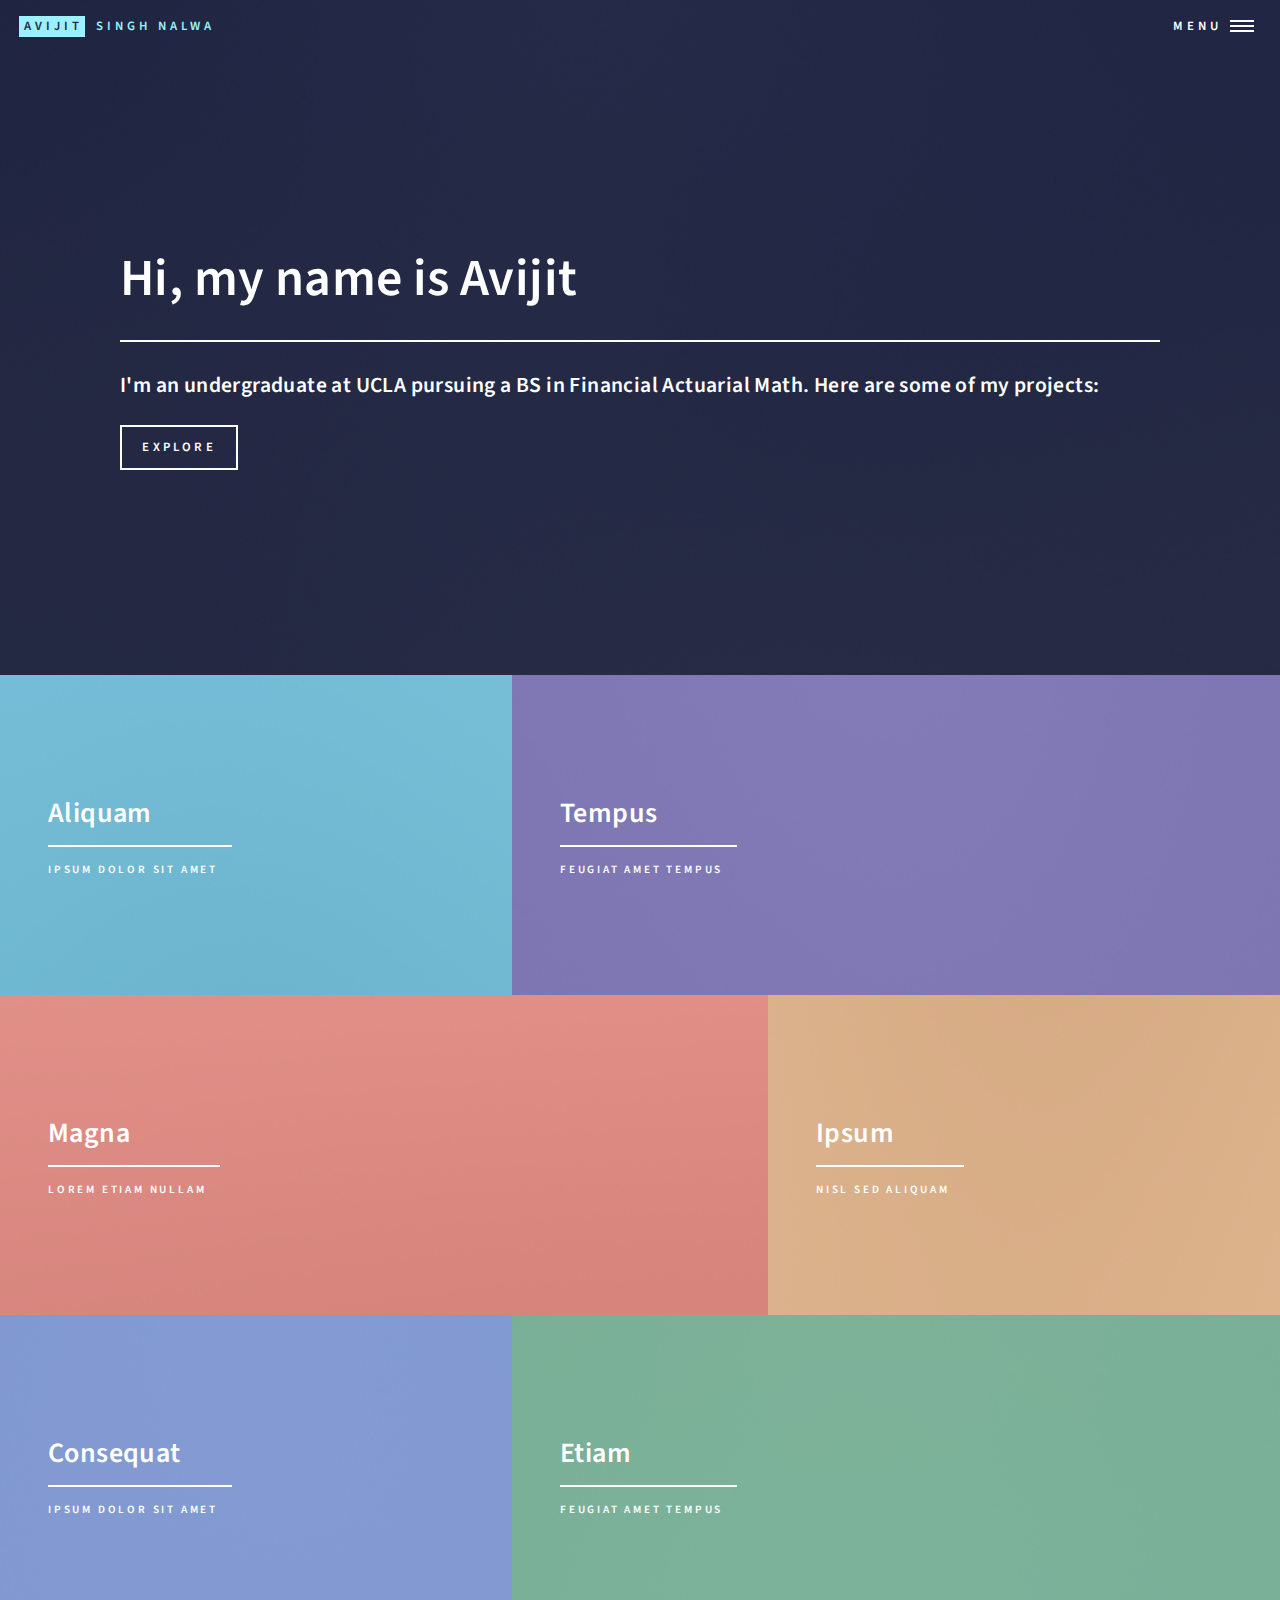
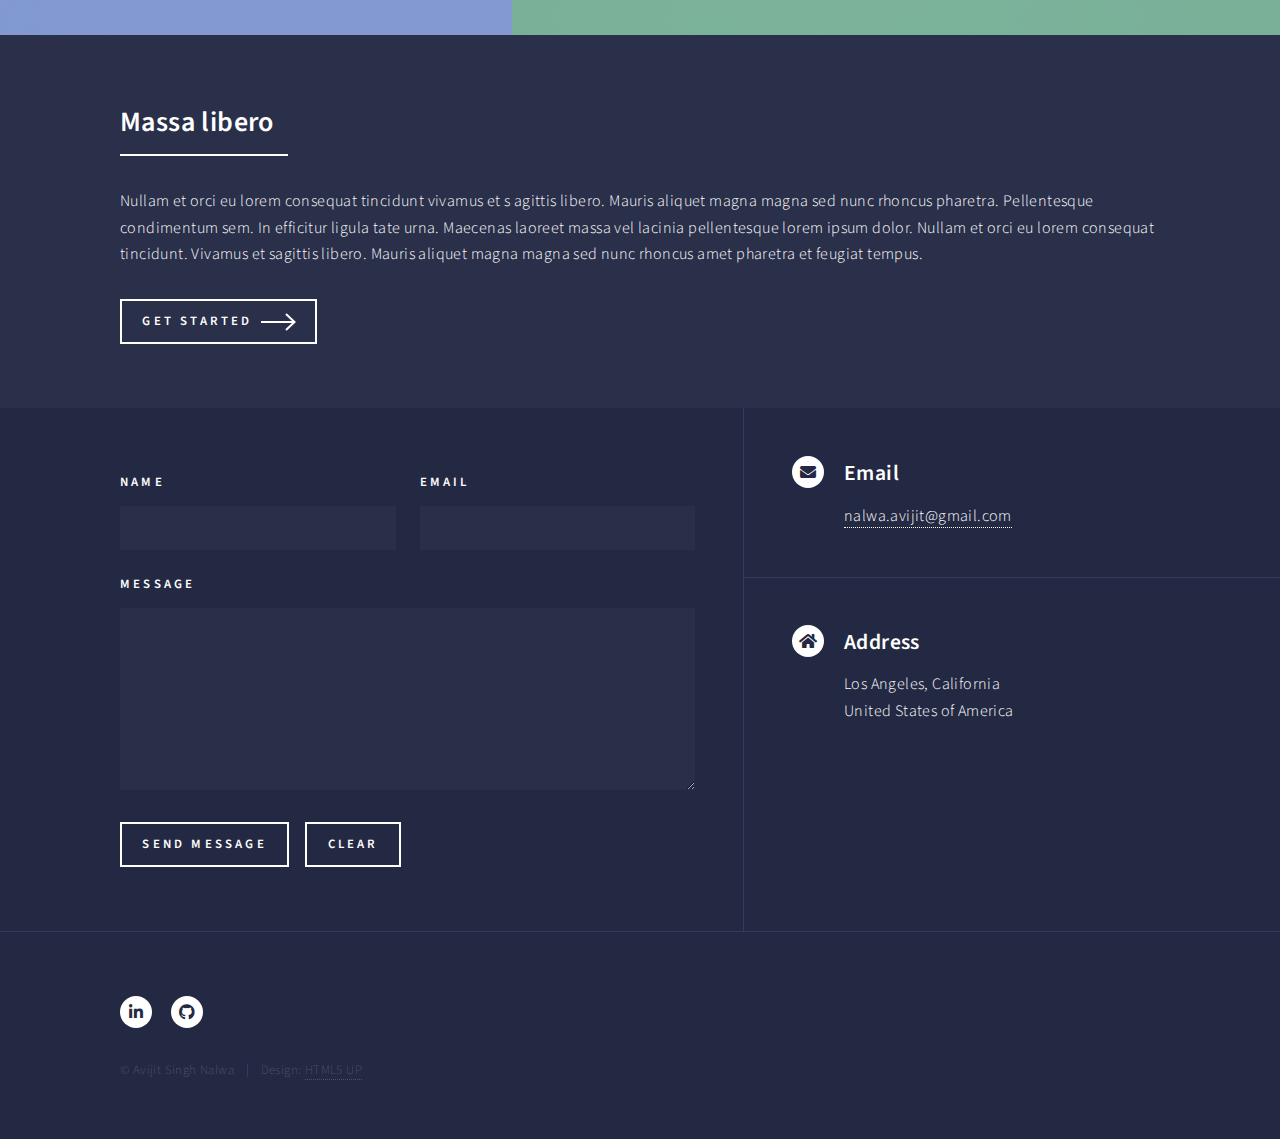
==== index.html @ 25862ee3 "Update index.html" ====
<!DOCTYPE HTML>
<!--
	Forty by HTML5 UP
	html5up.net | @ajlkn
	Free for personal and commercial use under the CCA 3.0 license (html5up.net/license)
-->
<html>
	<head>
		<title>Avijit Singh Nalwa</title>
		<meta charset="utf-8" />
		<meta name="viewport" content="width=device-width, initial-scale=1, user-scalable=no" />
		<link rel="stylesheet" href="assets/css/main.css" />
		<noscript><link rel="stylesheet" href="assets/css/noscript.css" /></noscript>
	</head>
	<body class="is-preload">

		<!-- Wrapper -->
			<div id="wrapper">

				<!-- Header -->
					<header id="header" class="alt">
						<a href="https://avijitnalwa.github.io/" class="logo"><strong>Avijit</strong> <span>Singh Nalwa</span></a>
						<nav>
							<a href="#menu">Menu</a>
						</nav>
					</header>

				<!-- Menu -->
					<nav id="menu">
						<ul class="links">
							<li><a href="https://avijitnalwa.github.io/">Home</a></li>
							<li><a href="landing.html">About</a></li>
							<li><a href="#one" class="button scrolly">Projects</a></li>
							<li><a href="#contact" class="button scrolly">Contact</a></li>
							<!-- <li><a href="#contact">Contact</a></li> -->
						</ul>
					</nav>

				<!-- Banner -->
					<section id="banner" class="major">
						<div class="inner">
							<header class="major">
								<h1>Hi, my name is Avijit</h1>
                <h3>I'm an undergraduate at UCLA pursuing a BS in Financial Actuarial Math. Here are some of my projects:</h3>
								<ul class="actions">
									<li><a href="#one" class="button scrolly">Explore</a></li>
								</ul>
							</header>
						</div>
					</section>

				<!-- Main -->
					<div id="main">

						<!-- One -->
							<section id="one" class="tiles">
								<article>
									<span class="image">
										<img src="images/pic01.jpg" alt="" />
									</span>
									<header class="major">
										<h3><a href="landing.html" class="link">Aliquam</a></h3>
										<p>Ipsum dolor sit amet</p>
									</header>
								</article>
								<article>
									<span class="image">
										<img src="images/pic02.jpg" alt="" />
									</span>
									<header class="major">
										<h3><a href="landing.html" class="link">Tempus</a></h3>
										<p>feugiat amet tempus</p>
									</header>
								</article>
								<article>
									<span class="image">
										<img src="images/pic03.jpg" alt="" />
									</span>
									<header class="major">
										<h3><a href="landing.html" class="link">Magna</a></h3>
										<p>Lorem etiam nullam</p>
									</header>
								</article>
								<article>
									<span class="image">
										<img src="images/pic04.jpg" alt="" />
									</span>
									<header class="major">
										<h3><a href="landing.html" class="link">Ipsum</a></h3>
										<p>Nisl sed aliquam</p>
									</header>
								</article>
								<article>
									<span class="image">
										<img src="images/pic05.jpg" alt="" />
									</span>
									<header class="major">
										<h3><a href="landing.html" class="link">Consequat</a></h3>
										<p>Ipsum dolor sit amet</p>
									</header>
								</article>
								<article>
									<span class="image">
										<img src="images/pic06.jpg" alt="" />
									</span>
									<header class="major">
										<h3><a href="landing.html" class="link">Etiam</a></h3>
										<p>Feugiat amet tempus</p>
									</header>
								</article>
							</section>

              <!-- Two -->
                <section id="two">
                  <div class="inner">
                    <header class="major">
                      <h2>Massa libero</h2>
                    </header>
                    <p>Nullam et orci eu lorem consequat tincidunt vivamus et s
                      agittis libero. Mauris aliquet magna magna sed nunc rhoncus pharetra.
                       Pellentesque condimentum sem. In efficitur ligula tate urna.
                       Maecenas laoreet massa vel lacinia pellentesque lorem ipsum dolor.
                        Nullam et orci eu lorem consequat tincidunt. Vivamus et sagittis
                        libero. Mauris aliquet magna magna sed nunc rhoncus amet pharetra
                        et feugiat tempus.</p>
                    <ul class="actions">
                      <li><a href="landing.html" class="button next">Get Started</a></li>
                    </ul>
                  </div>
                </section>

            </div>

				<!-- Contact -->
					<section id="contact">
						<div class="inner">
							<section>
								<form method="POST" action="https://formsubmit.co/7ea5d4500fdf7953a6d0f65aefb6e554">
									<div class="fields">
										<div class="field half">
											<label for="name">Name</label>
											<input type="text" name="name" id="name" />
										</div>
										<div class="field half">
											<label for="email">Email</label>
											<input type="text" name="email" id="email" />
										</div>
										<div class="field">
											<label for="message">Message</label>
											<textarea name="message" id="message" rows="6"></textarea>
										</div>
									</div>
									<ul class="actions">
										<li><input type="submit" value="Send Message"/></li>
										<li><input type="reset" value="Clear" /></li>
									</ul>
									<input type="hidden" name="_next" value="https://avijitnalwa.github.io/thanks.html">
									<input type="hidden" name="_captcha" value="false">
								</form>
							</section>
							<section class="split">
								<section>
									<div class="contact-method">
										<span class="icon solid alt fa-envelope"></span>
										<h3>Email</h3>
										<a href="#">nalwa.avijit@gmail.com</a>
									</div>
								</section>
								<!-- <section>
									<div class="contact-method">
										<span class="icon solid alt fa-phone"></span>
										<h3>Phone</h3>
										<span>(000) 000-0000 x12387</span>
									</div>
								</section> -->
								<section>
									<div class="contact-method">
										<span class="icon solid alt fa-home"></span>
										<h3>Address</h3>
										<span>Los Angeles, California<br />
										United States of America</span>
									</div>
								</section>
							</section>
						</div>
					</section>

				<!-- Footer -->
					<footer id="footer">
						<div class="inner">
							<ul class="icons">
								<!-- <li><a href="#" class="icon brands alt fa-twitter"><span class="label">Twitter</span></a></li>
								<li><a href="#" class="icon brands alt fa-facebook-f"><span class="label">Facebook</span></a></li>
								<li><a href="#" class="icon brands alt fa-instagram"><span class="label">Instagram</span></a></li> -->
								<li><a href="https://www.linkedin.com/in/avijitsinghnalwa/" class="icon brands alt fa-linkedin-in"><span class="label">LinkedIn</span></a></li>
								<li><a href="https://github.com/AvijitNalwa/" class="icon brands alt fa-github"><span class="label">GitHub</span></a></li>
							</ul>
							<ul class="copyright">
								<li>&copy; Avijit Singh Nalwa</li><li>Design: <a href="https://html5up.net">HTML5 UP</a></li>
							</ul>
						</div>
					</footer>

			</div>

		<!-- Scripts -->
			<script src="assets/js/jquery.min.js"></script>
			<script src="assets/js/jquery.scrolly.min.js"></script>
			<script src="assets/js/jquery.scrollex.min.js"></script>
			<script src="assets/js/browser.min.js"></script>
			<script src="assets/js/breakpoints.min.js"></script>
			<script src="assets/js/util.js"></script>
			<script src="assets/js/main.js"></script>

	</body>
</html>
---- assets/css/main.css ----
@import url(fontawesome-all.min.css);
@import url("https://fonts.googleapis.com/css?family=Source+Sans+Pro:300,300italic,600,600italic");

/*
	Forty by HTML5 UP
	html5up.net | @ajlkn
	Free for personal and commercial use under the CCA 3.0 license (html5up.net/license)
*/

html, body, div, span, applet, object,
iframe, h1, h2, h3, h4, h5, h6, p, blockquote,
pre, a, abbr, acronym, address, big, cite,
code, del, dfn, em, img, ins, kbd, q, s, samp,
small, strike, strong, sub, sup, tt, var, b,
u, i, center, dl, dt, dd, ol, ul, li, fieldset,
form, label, legend, table, caption, tbody,
tfoot, thead, tr, th, td, article, aside,
canvas, details, embed, figure, figcaption,
footer, header, hgroup, menu, nav, output, ruby,
section, summary, time, mark, audio, video {
	margin: 0;
	padding: 0;
	border: 0;
	font-size: 100%;
	font: inherit;
	vertical-align: baseline;}

article, aside, details, figcaption, figure,
footer, header, hgroup, menu, nav, section {
	display: block;}
html { scroll-behavior: smooth; }

body {
	line-height: 1;
}

ol, ul {
	list-style: none;
}

blockquote, q {
	quotes: none;
}

	blockquote:before, blockquote:after, q:before, q:after {
		content: '';
		content: none;
	}

table {
	border-collapse: collapse;
	border-spacing: 0;
}

body {
	-webkit-text-size-adjust: none;
}

mark {
	background-color: transparent;
	color: inherit;
}

input::-moz-focus-inner {
	border: 0;
	padding: 0;
}

input, select, textarea {
	-moz-appearance: none;
	-webkit-appearance: none;
	-ms-appearance: none;
	appearance: none;
}

/* Basic */

	@-ms-viewport {
		width: device-width;
	}

	body {
		-ms-overflow-style: scrollbar;
	}

	@media screen and (max-width: 480px) {

		html, body {
			min-width: 320px;
		}

	}

	html {
		box-sizing: border-box;
	}

	*, *:before, *:after {
		box-sizing: inherit;
	}

	body {
		background: #242943;
	}

		body.is-preload *, body.is-preload *:before, body.is-preload *:after {
			-moz-animation: none !important;
			-webkit-animation: none !important;
			-ms-animation: none !important;
			animation: none !important;
			-moz-transition: none !important;
			-webkit-transition: none !important;
			-ms-transition: none !important;
			transition: none !important;
		}

/* Type */

	body, input, select, textarea {
		color: #ffffff;
		font-family: "Source Sans Pro", Helvetica, sans-serif;
		font-size: 17pt;
		font-weight: 300;
		letter-spacing: 0.025em;
		line-height: 1.65;
	}

		@media screen and (max-width: 1680px) {

			body, input, select, textarea {
				font-size: 14pt;
			}

		}

		@media screen and (max-width: 1280px) {

			body, input, select, textarea {
				font-size: 12pt;
			}

		}

		@media screen and (max-width: 360px) {

			body, input, select, textarea {
				font-size: 11pt;
			}

		}

	a {
		-moz-transition: color 0.2s ease-in-out, border-bottom-color 0.2s ease-in-out;
		-webkit-transition: color 0.2s ease-in-out, border-bottom-color 0.2s ease-in-out;
		-ms-transition: color 0.2s ease-in-out, border-bottom-color 0.2s ease-in-out;
		transition: color 0.2s ease-in-out, border-bottom-color 0.2s ease-in-out;
		border-bottom: dotted 1px;
		color: inherit;
		text-decoration: none;
	}

		a:hover {
			border-bottom-color: transparent;
			color: #9bf1ff !important;
		}

		a:active {
			color: #53e3fb !important;
		}

	strong, b {
		color: #ffffff;
		font-weight: 600;
	}

	em, i {
		font-style: italic;
	}

	p {
		margin: 0 0 2em 0;
	}

	h1, h2, h3, h4, h5, h6 {
		color: #ffffff;
		font-weight: 600;
		line-height: 1.65;
		margin: 0 0 1em 0;
	}

		h1 a, h2 a, h3 a, h4 a, h5 a, h6 a {
			color: inherit;
			border-bottom: 0;
		}

	h1 {
		font-size: 2.5em;
	}

	h2 {
		font-size: 1.75em;
	}

	h3 {
		font-size: 1.35em;
	}

	h4 {
		font-size: 1.1em;
	}

	h5 {
		font-size: 0.9em;
	}

	h6 {
		font-size: 0.7em;
	}

	@media screen and (max-width: 736px) {

		h1 {
			font-size: 2em;
		}

		h2 {
			font-size: 1.5em;
		}

		h3 {
			font-size: 1.25em;
		}

	}

	sub {
		font-size: 0.8em;
		position: relative;
		top: 0.5em;
	}

	sup {
		font-size: 0.8em;
		position: relative;
		top: -0.5em;
	}

	blockquote {
		border-left: solid 4px rgba(212, 212, 255, 0.1);
		font-style: italic;
		margin: 0 0 2em 0;
		padding: 0.5em 0 0.5em 2em;
	}

	code {
		background: rgba(212, 212, 255, 0.035);
		font-family: "Courier New", monospace;
		font-size: 0.9em;
		margin: 0 0.25em;
		padding: 0.25em 0.65em;
	}

	pre {
		-webkit-overflow-scrolling: touch;
		font-family: "Courier New", monospace;
		font-size: 0.9em;
		margin: 0 0 2em 0;
	}

		pre code {
			display: block;
			line-height: 1.75;
			padding: 1em 1.5em;
			overflow-x: auto;
		}

	hr {
		border: 0;
		border-bottom: solid 1px rgba(212, 212, 255, 0.1);
		margin: 2em 0;
	}

		hr.major {
			margin: 3em 0;
		}

	.align-left {
		text-align: left;
	}

	.align-center {
		text-align: center;
	}

	.align-right {
		text-align: right;
	}

/* Row */

	.row {
		display: flex;
		flex-wrap: wrap;
		box-sizing: border-box;
		align-items: stretch;
	}

		.row > * {
			box-sizing: border-box;
		}

		.row.gtr-uniform > * > :last-child {
			margin-bottom: 0;
		}

		.row.aln-left {
			justify-content: flex-start;
		}

		.row.aln-center {
			justify-content: center;
		}

		.row.aln-right {
			justify-content: flex-end;
		}

		.row.aln-top {
			align-items: flex-start;
		}

		.row.aln-middle {
			align-items: center;
		}

		.row.aln-bottom {
			align-items: flex-end;
		}

		.row > .imp {
			order: -1;
		}

		.row > .col-1 {
			width: 8.33333%;
		}

		.row > .off-1 {
			margin-left: 8.33333%;
		}

		.row > .col-2 {
			width: 16.66667%;
		}

		.row > .off-2 {
			margin-left: 16.66667%;
		}

		.row > .col-3 {
			width: 25%;
		}

		.row > .off-3 {
			margin-left: 25%;
		}

		.row > .col-4 {
			width: 33.33333%;
		}

		.row > .off-4 {
			margin-left: 33.33333%;
		}

		.row > .col-5 {
			width: 41.66667%;
		}

		.row > .off-5 {
			margin-left: 41.66667%;
		}

		.row > .col-6 {
			width: 50%;
		}

		.row > .off-6 {
			margin-left: 50%;
		}

		.row > .col-7 {
			width: 58.33333%;
		}

		.row > .off-7 {
			margin-left: 58.33333%;
		}

		.row > .col-8 {
			width: 66.66667%;
		}

		.row > .off-8 {
			margin-left: 66.66667%;
		}

		.row > .col-9 {
			width: 75%;
		}

		.row > .off-9 {
			margin-left: 75%;
		}

		.row > .col-10 {
			width: 83.33333%;
		}

		.row > .off-10 {
			margin-left: 83.33333%;
		}

		.row > .col-11 {
			width: 91.66667%;
		}

		.row > .off-11 {
			margin-left: 91.66667%;
		}

		.row > .col-12 {
			width: 100%;
		}

		.row > .off-12 {
			margin-left: 100%;
		}

		.row.gtr-0 {
			margin-top: 0;
			margin-left: 0em;
		}

			.row.gtr-0 > * {
				padding: 0 0 0 0em;
			}

			.row.gtr-0.gtr-uniform {
				margin-top: 0em;
			}

				.row.gtr-0.gtr-uniform > * {
					padding-top: 0em;
				}

		.row.gtr-25 {
			margin-top: 0;
			margin-left: -0.5em;
		}

			.row.gtr-25 > * {
				padding: 0 0 0 0.5em;
			}

			.row.gtr-25.gtr-uniform {
				margin-top: -0.5em;
			}

				.row.gtr-25.gtr-uniform > * {
					padding-top: 0.5em;
				}

		.row.gtr-50 {
			margin-top: 0;
			margin-left: -1em;
		}

			.row.gtr-50 > * {
				padding: 0 0 0 1em;
			}

			.row.gtr-50.gtr-uniform {
				margin-top: -1em;
			}

				.row.gtr-50.gtr-uniform > * {
					padding-top: 1em;
				}

		.row {
			margin-top: 0;
			margin-left: -2em;
		}

			.row > * {
				padding: 0 0 0 2em;
			}

			.row.gtr-uniform {
				margin-top: -2em;
			}

				.row.gtr-uniform > * {
					padding-top: 2em;
				}

		.row.gtr-150 {
			margin-top: 0;
			margin-left: -3em;
		}

			.row.gtr-150 > * {
				padding: 0 0 0 3em;
			}

			.row.gtr-150.gtr-uniform {
				margin-top: -3em;
			}

				.row.gtr-150.gtr-uniform > * {
					padding-top: 3em;
				}

		.row.gtr-200 {
			margin-top: 0;
			margin-left: -4em;
		}

			.row.gtr-200 > * {
				padding: 0 0 0 4em;
			}

			.row.gtr-200.gtr-uniform {
				margin-top: -4em;
			}

				.row.gtr-200.gtr-uniform > * {
					padding-top: 4em;
				}

		@media screen and (max-width: 1680px) {

			.row {
				display: flex;
				flex-wrap: wrap;
				box-sizing: border-box;
				align-items: stretch;
			}

				.row > * {
					box-sizing: border-box;
				}

				.row.gtr-uniform > * > :last-child {
					margin-bottom: 0;
				}

				.row.aln-left {
					justify-content: flex-start;
				}

				.row.aln-center {
					justify-content: center;
				}

				.row.aln-right {
					justify-content: flex-end;
				}

				.row.aln-top {
					align-items: flex-start;
				}

				.row.aln-middle {
					align-items: center;
				}

				.row.aln-bottom {
					align-items: flex-end;
				}

				.row > .imp-xlarge {
					order: -1;
				}

				.row > .col-1-xlarge {
					width: 8.33333%;
				}

				.row > .off-1-xlarge {
					margin-left: 8.33333%;
				}

				.row > .col-2-xlarge {
					width: 16.66667%;
				}

				.row > .off-2-xlarge {
					margin-left: 16.66667%;
				}

				.row > .col-3-xlarge {
					width: 25%;
				}

				.row > .off-3-xlarge {
					margin-left: 25%;
				}

				.row > .col-4-xlarge {
					width: 33.33333%;
				}

				.row > .off-4-xlarge {
					margin-left: 33.33333%;
				}

				.row > .col-5-xlarge {
					width: 41.66667%;
				}

				.row > .off-5-xlarge {
					margin-left: 41.66667%;
				}

				.row > .col-6-xlarge {
					width: 50%;
				}

				.row > .off-6-xlarge {
					margin-left: 50%;
				}

				.row > .col-7-xlarge {
					width: 58.33333%;
				}

				.row > .off-7-xlarge {
					margin-left: 58.33333%;
				}

				.row > .col-8-xlarge {
					width: 66.66667%;
				}

				.row > .off-8-xlarge {
					margin-left: 66.66667%;
				}

				.row > .col-9-xlarge {
					width: 75%;
				}

				.row > .off-9-xlarge {
					margin-left: 75%;
				}

				.row > .col-10-xlarge {
					width: 83.33333%;
				}

				.row > .off-10-xlarge {
					margin-left: 83.33333%;
				}

				.row > .col-11-xlarge {
					width: 91.66667%;
				}

				.row > .off-11-xlarge {
					margin-left: 91.66667%;
				}

				.row > .col-12-xlarge {
					width: 100%;
				}

				.row > .off-12-xlarge {
					margin-left: 100%;
				}

				.row.gtr-0 {
					margin-top: 0;
					margin-left: 0em;
				}

					.row.gtr-0 > * {
						padding: 0 0 0 0em;
					}

					.row.gtr-0.gtr-uniform {
						margin-top: 0em;
					}

						.row.gtr-0.gtr-uniform > * {
							padding-top: 0em;
						}

				.row.gtr-25 {
					margin-top: 0;
					margin-left: -0.5em;
				}

					.row.gtr-25 > * {
						padding: 0 0 0 0.5em;
					}

					.row.gtr-25.gtr-uniform {
						margin-top: -0.5em;
					}

						.row.gtr-25.gtr-uniform > * {
							padding-top: 0.5em;
						}

				.row.gtr-50 {
					margin-top: 0;
					margin-left: -1em;
				}

					.row.gtr-50 > * {
						padding: 0 0 0 1em;
					}

					.row.gtr-50.gtr-uniform {
						margin-top: -1em;
					}

						.row.gtr-50.gtr-uniform > * {
							padding-top: 1em;
						}

				.row {
					margin-top: 0;
					margin-left: -2em;
				}

					.row > * {
						padding: 0 0 0 2em;
					}

					.row.gtr-uniform {
						margin-top: -2em;
					}

						.row.gtr-uniform > * {
							padding-top: 2em;
						}

				.row.gtr-150 {
					margin-top: 0;
					margin-left: -3em;
				}

					.row.gtr-150 > * {
						padding: 0 0 0 3em;
					}

					.row.gtr-150.gtr-uniform {
						margin-top: -3em;
					}

						.row.gtr-150.gtr-uniform > * {
							padding-top: 3em;
						}

				.row.gtr-200 {
					margin-top: 0;
					margin-left: -4em;
				}

					.row.gtr-200 > * {
						padding: 0 0 0 4em;
					}

					.row.gtr-200.gtr-uniform {
						margin-top: -4em;
					}

						.row.gtr-200.gtr-uniform > * {
							padding-top: 4em;
						}

		}

		@media screen and (max-width: 1280px) {

			.row {
				display: flex;
				flex-wrap: wrap;
				box-sizing: border-box;
				align-items: stretch;
			}

				.row > * {
					box-sizing: border-box;
				}

				.row.gtr-uniform > * > :last-child {
					margin-bottom: 0;
				}

				.row.aln-left {
					justify-content: flex-start;
				}

				.row.aln-center {
					justify-content: center;
				}

				.row.aln-right {
					justify-content: flex-end;
				}

				.row.aln-top {
					align-items: flex-start;
				}

				.row.aln-middle {
					align-items: center;
				}

				.row.aln-bottom {
					align-items: flex-end;
				}

				.row > .imp-large {
					order: -1;
				}

				.row > .col-1-large {
					width: 8.33333%;
				}

				.row > .off-1-large {
					margin-left: 8.33333%;
				}

				.row > .col-2-large {
					width: 16.66667%;
				}

				.row > .off-2-large {
					margin-left: 16.66667%;
				}

				.row > .col-3-large {
					width: 25%;
				}

				.row > .off-3-large {
					margin-left: 25%;
				}

				.row > .col-4-large {
					width: 33.33333%;
				}

				.row > .off-4-large {
					margin-left: 33.33333%;
				}

				.row > .col-5-large {
					width: 41.66667%;
				}

				.row > .off-5-large {
					margin-left: 41.66667%;
				}

				.row > .col-6-large {
					width: 50%;
				}

				.row > .off-6-large {
					margin-left: 50%;
				}

				.row > .col-7-large {
					width: 58.33333%;
				}

				.row > .off-7-large {
					margin-left: 58.33333%;
				}

				.row > .col-8-large {
					width: 66.66667%;
				}

				.row > .off-8-large {
					margin-left: 66.66667%;
				}

				.row > .col-9-large {
					width: 75%;
				}

				.row > .off-9-large {
					margin-left: 75%;
				}

				.row > .col-10-large {
					width: 83.33333%;
				}

				.row > .off-10-large {
					margin-left: 83.33333%;
				}

				.row > .col-11-large {
					width: 91.66667%;
				}

				.row > .off-11-large {
					margin-left: 91.66667%;
				}

				.row > .col-12-large {
					width: 100%;
				}

				.row > .off-12-large {
					margin-left: 100%;
				}

				.row.gtr-0 {
					margin-top: 0;
					margin-left: 0em;
				}

					.row.gtr-0 > * {
						padding: 0 0 0 0em;
					}

					.row.gtr-0.gtr-uniform {
						margin-top: 0em;
					}

						.row.gtr-0.gtr-uniform > * {
							padding-top: 0em;
						}

				.row.gtr-25 {
					margin-top: 0;
					margin-left: -0.375em;
				}

					.row.gtr-25 > * {
						padding: 0 0 0 0.375em;
					}

					.row.gtr-25.gtr-uniform {
						margin-top: -0.375em;
					}

						.row.gtr-25.gtr-uniform > * {
							padding-top: 0.375em;
						}

				.row.gtr-50 {
					margin-top: 0;
					margin-left: -0.75em;
				}

					.row.gtr-50 > * {
						padding: 0 0 0 0.75em;
					}

					.row.gtr-50.gtr-uniform {
						margin-top: -0.75em;
					}

						.row.gtr-50.gtr-uniform > * {
							padding-top: 0.75em;
						}

				.row {
					margin-top: 0;
					margin-left: -1.5em;
				}

					.row > * {
						padding: 0 0 0 1.5em;
					}

					.row.gtr-uniform {
						margin-top: -1.5em;
					}

						.row.gtr-uniform > * {
							padding-top: 1.5em;
						}

				.row.gtr-150 {
					margin-top: 0;
					margin-left: -2.25em;
				}

					.row.gtr-150 > * {
						padding: 0 0 0 2.25em;
					}

					.row.gtr-150.gtr-uniform {
						margin-top: -2.25em;
					}

						.row.gtr-150.gtr-uniform > * {
							padding-top: 2.25em;
						}

				.row.gtr-200 {
					margin-top: 0;
					margin-left: -3em;
				}

					.row.gtr-200 > * {
						padding: 0 0 0 3em;
					}

					.row.gtr-200.gtr-uniform {
						margin-top: -3em;
					}

						.row.gtr-200.gtr-uniform > * {
							padding-top: 3em;
						}

		}

		@media screen and (max-width: 980px) {

			.row {
				display: flex;
				flex-wrap: wrap;
				box-sizing: border-box;
				align-items: stretch;
			}

				.row > * {
					box-sizing: border-box;
				}

				.row.gtr-uniform > * > :last-child {
					margin-bottom: 0;
				}

				.row.aln-left {
					justify-content: flex-start;
				}

				.row.aln-center {
					justify-content: center;
				}

				.row.aln-right {
					justify-content: flex-end;
				}

				.row.aln-top {
					align-items: flex-start;
				}

				.row.aln-middle {
					align-items: center;
				}

				.row.aln-bottom {
					align-items: flex-end;
				}

				.row > .imp-medium {
					order: -1;
				}

				.row > .col-1-medium {
					width: 8.33333%;
				}

				.row > .off-1-medium {
					margin-left: 8.33333%;
				}

				.row > .col-2-medium {
					width: 16.66667%;
				}

				.row > .off-2-medium {
					margin-left: 16.66667%;
				}

				.row > .col-3-medium {
					width: 25%;
				}

				.row > .off-3-medium {
					margin-left: 25%;
				}

				.row > .col-4-medium {
					width: 33.33333%;
				}

				.row > .off-4-medium {
					margin-left: 33.33333%;
				}

				.row > .col-5-medium {
					width: 41.66667%;
				}

				.row > .off-5-medium {
					margin-left: 41.66667%;
				}

				.row > .col-6-medium {
					width: 50%;
				}

				.row > .off-6-medium {
					margin-left: 50%;
				}

				.row > .col-7-medium {
					width: 58.33333%;
				}

				.row > .off-7-medium {
					margin-left: 58.33333%;
				}

				.row > .col-8-medium {
					width: 66.66667%;
				}

				.row > .off-8-medium {
					margin-left: 66.66667%;
				}

				.row > .col-9-medium {
					width: 75%;
				}

				.row > .off-9-medium {
					margin-left: 75%;
				}

				.row > .col-10-medium {
					width: 83.33333%;
				}

				.row > .off-10-medium {
					margin-left: 83.33333%;
				}

				.row > .col-11-medium {
					width: 91.66667%;
				}

				.row > .off-11-medium {
					margin-left: 91.66667%;
				}

				.row > .col-12-medium {
					width: 100%;
				}

				.row > .off-12-medium {
					margin-left: 100%;
				}

				.row.gtr-0 {
					margin-top: 0;
					margin-left: 0em;
				}

					.row.gtr-0 > * {
						padding: 0 0 0 0em;
					}

					.row.gtr-0.gtr-uniform {
						margin-top: 0em;
					}

						.row.gtr-0.gtr-uniform > * {
							padding-top: 0em;
						}

				.row.gtr-25 {
					margin-top: 0;
					margin-left: -0.375em;
				}

					.row.gtr-25 > * {
						padding: 0 0 0 0.375em;
					}

					.row.gtr-25.gtr-uniform {
						margin-top: -0.375em;
					}

						.row.gtr-25.gtr-uniform > * {
							padding-top: 0.375em;
						}

				.row.gtr-50 {
					margin-top: 0;
					margin-left: -0.75em;
				}

					.row.gtr-50 > * {
						padding: 0 0 0 0.75em;
					}

					.row.gtr-50.gtr-uniform {
						margin-top: -0.75em;
					}

						.row.gtr-50.gtr-uniform > * {
							padding-top: 0.75em;
						}

				.row {
					margin-top: 0;
					margin-left: -1.5em;
				}

					.row > * {
						padding: 0 0 0 1.5em;
					}

					.row.gtr-uniform {
						margin-top: -1.5em;
					}

						.row.gtr-uniform > * {
							padding-top: 1.5em;
						}

				.row.gtr-150 {
					margin-top: 0;
					margin-left: -2.25em;
				}

					.row.gtr-150 > * {
						padding: 0 0 0 2.25em;
					}

					.row.gtr-150.gtr-uniform {
						margin-top: -2.25em;
					}

						.row.gtr-150.gtr-uniform > * {
							padding-top: 2.25em;
						}

				.row.gtr-200 {
					margin-top: 0;
					margin-left: -3em;
				}

					.row.gtr-200 > * {
						padding: 0 0 0 3em;
					}

					.row.gtr-200.gtr-uniform {
						margin-top: -3em;
					}

						.row.gtr-200.gtr-uniform > * {
							padding-top: 3em;
						}

		}

		@media screen and (max-width: 736px) {

			.row {
				display: flex;
				flex-wrap: wrap;
				box-sizing: border-box;
				align-items: stretch;
			}

				.row > * {
					box-sizing: border-box;
				}

				.row.gtr-uniform > * > :last-child {
					margin-bottom: 0;
				}

				.row.aln-left {
					justify-content: flex-start;
				}

				.row.aln-center {
					justify-content: center;
				}

				.row.aln-right {
					justify-content: flex-end;
				}

				.row.aln-top {
					align-items: flex-start;
				}

				.row.aln-middle {
					align-items: center;
				}

				.row.aln-bottom {
					align-items: flex-end;
				}

				.row > .imp-small {
					order: -1;
				}

				.row > .col-1-small {
					width: 8.33333%;
				}

				.row > .off-1-small {
					margin-left: 8.33333%;
				}

				.row > .col-2-small {
					width: 16.66667%;
				}

				.row > .off-2-small {
					margin-left: 16.66667%;
				}

				.row > .col-3-small {
					width: 25%;
				}

				.row > .off-3-small {
					margin-left: 25%;
				}

				.row > .col-4-small {
					width: 33.33333%;
				}

				.row > .off-4-small {
					margin-left: 33.33333%;
				}

				.row > .col-5-small {
					width: 41.66667%;
				}

				.row > .off-5-small {
					margin-left: 41.66667%;
				}

				.row > .col-6-small {
					width: 50%;
				}

				.row > .off-6-small {
					margin-left: 50%;
				}

				.row > .col-7-small {
					width: 58.33333%;
				}

				.row > .off-7-small {
					margin-left: 58.33333%;
				}

				.row > .col-8-small {
					width: 66.66667%;
				}

				.row > .off-8-small {
					margin-left: 66.66667%;
				}

				.row > .col-9-small {
					width: 75%;
				}

				.row > .off-9-small {
					margin-left: 75%;
				}

				.row > .col-10-small {
					width: 83.33333%;
				}

				.row > .off-10-small {
					margin-left: 83.33333%;
				}

				.row > .col-11-small {
					width: 91.66667%;
				}

				.row > .off-11-small {
					margin-left: 91.66667%;
				}

				.row > .col-12-small {
					width: 100%;
				}

				.row > .off-12-small {
					margin-left: 100%;
				}

				.row.gtr-0 {
					margin-top: 0;
					margin-left: 0em;
				}

					.row.gtr-0 > * {
						padding: 0 0 0 0em;
					}

					.row.gtr-0.gtr-uniform {
						margin-top: 0em;
					}

						.row.gtr-0.gtr-uniform > * {
							padding-top: 0em;
						}

				.row.gtr-25 {
					margin-top: 0;
					margin-left: -0.3125em;
				}

					.row.gtr-25 > * {
						padding: 0 0 0 0.3125em;
					}

					.row.gtr-25.gtr-uniform {
						margin-top: -0.3125em;
					}

						.row.gtr-25.gtr-uniform > * {
							padding-top: 0.3125em;
						}

				.row.gtr-50 {
					margin-top: 0;
					margin-left: -0.625em;
				}

					.row.gtr-50 > * {
						padding: 0 0 0 0.625em;
					}

					.row.gtr-50.gtr-uniform {
						margin-top: -0.625em;
					}

						.row.gtr-50.gtr-uniform > * {
							padding-top: 0.625em;
						}

				.row {
					margin-top: 0;
					margin-left: -1.25em;
				}

					.row > * {
						padding: 0 0 0 1.25em;
					}

					.row.gtr-uniform {
						margin-top: -1.25em;
					}

						.row.gtr-uniform > * {
							padding-top: 1.25em;
						}

				.row.gtr-150 {
					margin-top: 0;
					margin-left: -1.875em;
				}

					.row.gtr-150 > * {
						padding: 0 0 0 1.875em;
					}

					.row.gtr-150.gtr-uniform {
						margin-top: -1.875em;
					}

						.row.gtr-150.gtr-uniform > * {
							padding-top: 1.875em;
						}

				.row.gtr-200 {
					margin-top: 0;
					margin-left: -2.5em;
				}

					.row.gtr-200 > * {
						padding: 0 0 0 2.5em;
					}

					.row.gtr-200.gtr-uniform {
						margin-top: -2.5em;
					}

						.row.gtr-200.gtr-uniform > * {
							padding-top: 2.5em;
						}

		}

		@media screen and (max-width: 480px) {

			.row {
				display: flex;
				flex-wrap: wrap;
				box-sizing: border-box;
				align-items: stretch;
			}

				.row > * {
					box-sizing: border-box;
				}

				.row.gtr-uniform > * > :last-child {
					margin-bottom: 0;
				}

				.row.aln-left {
					justify-content: flex-start;
				}

				.row.aln-center {
					justify-content: center;
				}

				.row.aln-right {
					justify-content: flex-end;
				}

				.row.aln-top {
					align-items: flex-start;
				}

				.row.aln-middle {
					align-items: center;
				}

				.row.aln-bottom {
					align-items: flex-end;
				}

				.row > .imp-xsmall {
					order: -1;
				}

				.row > .col-1-xsmall {
					width: 8.33333%;
				}

				.row > .off-1-xsmall {
					margin-left: 8.33333%;
				}

				.row > .col-2-xsmall {
					width: 16.66667%;
				}

				.row > .off-2-xsmall {
					margin-left: 16.66667%;
				}

				.row > .col-3-xsmall {
					width: 25%;
				}

				.row > .off-3-xsmall {
					margin-left: 25%;
				}

				.row > .col-4-xsmall {
					width: 33.33333%;
				}

				.row > .off-4-xsmall {
					margin-left: 33.33333%;
				}

				.row > .col-5-xsmall {
					width: 41.66667%;
				}

				.row > .off-5-xsmall {
					margin-left: 41.66667%;
				}

				.row > .col-6-xsmall {
					width: 50%;
				}

				.row > .off-6-xsmall {
					margin-left: 50%;
				}

				.row > .col-7-xsmall {
					width: 58.33333%;
				}

				.row > .off-7-xsmall {
					margin-left: 58.33333%;
				}

				.row > .col-8-xsmall {
					width: 66.66667%;
				}

				.row > .off-8-xsmall {
					margin-left: 66.66667%;
				}

				.row > .col-9-xsmall {
					width: 75%;
				}

				.row > .off-9-xsmall {
					margin-left: 75%;
				}

				.row > .col-10-xsmall {
					width: 83.33333%;
				}

				.row > .off-10-xsmall {
					margin-left: 83.33333%;
				}

				.row > .col-11-xsmall {
					width: 91.66667%;
				}

				.row > .off-11-xsmall {
					margin-left: 91.66667%;
				}

				.row > .col-12-xsmall {
					width: 100%;
				}

				.row > .off-12-xsmall {
					margin-left: 100%;
				}

				.row.gtr-0 {
					margin-top: 0;
					margin-left: 0em;
				}

					.row.gtr-0 > * {
						padding: 0 0 0 0em;
					}

					.row.gtr-0.gtr-uniform {
						margin-top: 0em;
					}

						.row.gtr-0.gtr-uniform > * {
							padding-top: 0em;
						}

				.row.gtr-25 {
					margin-top: 0;
					margin-left: -0.3125em;
				}

					.row.gtr-25 > * {
						padding: 0 0 0 0.3125em;
					}

					.row.gtr-25.gtr-uniform {
						margin-top: -0.3125em;
					}

						.row.gtr-25.gtr-uniform > * {
							padding-top: 0.3125em;
						}

				.row.gtr-50 {
					margin-top: 0;
					margin-left: -0.625em;
				}

					.row.gtr-50 > * {
						padding: 0 0 0 0.625em;
					}

					.row.gtr-50.gtr-uniform {
						margin-top: -0.625em;
					}

						.row.gtr-50.gtr-uniform > * {
							padding-top: 0.625em;
						}

				.row {
					margin-top: 0;
					margin-left: -1.25em;
				}

					.row > * {
						padding: 0 0 0 1.25em;
					}

					.row.gtr-uniform {
						margin-top: -1.25em;
					}

						.row.gtr-uniform > * {
							padding-top: 1.25em;
						}

				.row.gtr-150 {
					margin-top: 0;
					margin-left: -1.875em;
				}

					.row.gtr-150 > * {
						padding: 0 0 0 1.875em;
					}

					.row.gtr-150.gtr-uniform {
						margin-top: -1.875em;
					}

						.row.gtr-150.gtr-uniform > * {
							padding-top: 1.875em;
						}

				.row.gtr-200 {
					margin-top: 0;
					margin-left: -2.5em;
				}

					.row.gtr-200 > * {
						padding: 0 0 0 2.5em;
					}

					.row.gtr-200.gtr-uniform {
						margin-top: -2.5em;
					}

						.row.gtr-200.gtr-uniform > * {
							padding-top: 2.5em;
						}

		}

/* Section/Article */

	section.special, article.special {
		text-align: center;
	}

	header.major {
		width: -moz-max-content;
		width: -webkit-max-content;
		width: -ms-max-content;
		width: max-content;
		margin-bottom: 2em;
	}

		header.major > :first-child {
			margin-bottom: 0;
			width: calc(100% + 0.5em);
		}

			header.major > :first-child:after {
				content: '';
				background-color: #ffffff;
				display: block;
				height: 2px;
				margin: 0.325em 0 0.5em 0;
				width: 100%;
			}

		header.major > p {
			font-size: 0.7em;
			font-weight: 600;
			letter-spacing: 0.25em;
			margin-bottom: 0;
			text-transform: uppercase;
		}

		body.is-ie header.major > :first-child:after {
			max-width: 9em;
		}

		body.is-ie header.major > h1:after {
			max-width: 100% !important;
		}

	@media screen and (max-width: 736px) {

		header.major > p br {
			display: none;
		}

	}

/* Form */

	form {
		margin: 0 0 2em 0;
	}

		form > :last-child {
			margin-bottom: 0;
		}

		form > .fields {
			display: -moz-flex;
			display: -webkit-flex;
			display: -ms-flex;
			display: flex;
			-moz-flex-wrap: wrap;
			-webkit-flex-wrap: wrap;
			-ms-flex-wrap: wrap;
			flex-wrap: wrap;
			width: calc(100% + 3em);
			margin: -1.5em 0 2em -1.5em;
		}

			form > .fields > .field {
				-moz-flex-grow: 0;
				-webkit-flex-grow: 0;
				-ms-flex-grow: 0;
				flex-grow: 0;
				-moz-flex-shrink: 0;
				-webkit-flex-shrink: 0;
				-ms-flex-shrink: 0;
				flex-shrink: 0;
				padding: 1.5em 0 0 1.5em;
				width: calc(100% - 1.5em);
			}

				form > .fields > .field.half {
					width: calc(50% - 0.75em);
				}

				form > .fields > .field.third {
					width: calc(100%/3 - 0.5em);
				}

				form > .fields > .field.quarter {
					width: calc(25% - 0.375em);
				}

		@media screen and (max-width: 480px) {

			form > .fields {
				width: calc(100% + 3em);
				margin: -1.5em 0 2em -1.5em;
			}

				form > .fields > .field {
					padding: 1.5em 0 0 1.5em;
					width: calc(100% - 1.5em);
				}

					form > .fields > .field.half {
						width: calc(100% - 1.5em);
					}

					form > .fields > .field.third {
						width: calc(100% - 1.5em);
					}

					form > .fields > .field.quarter {
						width: calc(100% - 1.5em);
					}

		}

	label {
		color: #ffffff;
		display: block;
		font-size: 0.8em;
		font-weight: 600;
		letter-spacing: 0.25em;
		margin: 0 0 1em 0;
		text-transform: uppercase;
	}

	input[type="text"],
	input[type="password"],
	input[type="email"],
	input[type="tel"],
	input[type="search"],
	input[type="url"],
	select,
	textarea {
		-moz-appearance: none;
		-webkit-appearance: none;
		-ms-appearance: none;
		appearance: none;
		background: rgba(212, 212, 255, 0.035);
		border: none;
		border-radius: 0;
		color: inherit;
		display: block;
		outline: 0;
		padding: 0 1em;
		text-decoration: none;
		width: 100%;
	}

		input[type="text"]:invalid,
		input[type="password"]:invalid,
		input[type="email"]:invalid,
		input[type="tel"]:invalid,
		input[type="search"]:invalid,
		input[type="url"]:invalid,
		select:invalid,
		textarea:invalid {
			box-shadow: none;
		}

		input[type="text"]:focus,
		input[type="password"]:focus,
		input[type="email"]:focus,
		input[type="tel"]:focus,
		input[type="search"]:focus,
		input[type="url"]:focus,
		select:focus,
		textarea:focus {
			border-color: #9bf1ff;
			box-shadow: 0 0 0 2px #9bf1ff;
		}

	select {
		background-image: url("data:image/svg+xml;charset=utf8,%3Csvg xmlns='http://www.w3.org/2000/svg' width='40' height='40' preserveAspectRatio='none' viewBox='0 0 40 40'%3E%3Cpath d='M9.4,12.3l10.4,10.4l10.4-10.4c0.2-0.2,0.5-0.4,0.9-0.4c0.3,0,0.6,0.1,0.9,0.4l3.3,3.3c0.2,0.2,0.4,0.5,0.4,0.9 c0,0.4-0.1,0.6-0.4,0.9L20.7,31.9c-0.2,0.2-0.5,0.4-0.9,0.4c-0.3,0-0.6-0.1-0.9-0.4L4.3,17.3c-0.2-0.2-0.4-0.5-0.4-0.9 c0-0.4,0.1-0.6,0.4-0.9l3.3-3.3c0.2-0.2,0.5-0.4,0.9-0.4S9.1,12.1,9.4,12.3z' fill='rgba(212, 212, 255, 0.1)' /%3E%3C/svg%3E");
		background-size: 1.25rem;
		background-repeat: no-repeat;
		background-position: calc(100% - 1rem) center;
		height: 2.75em;
		padding-right: 2.75em;
		text-overflow: ellipsis;
	}

		select option {
			color: #ffffff;
			background: #242943;
		}

		select:focus::-ms-value {
			background-color: transparent;
		}

		select::-ms-expand {
			display: none;
		}

	input[type="text"],
	input[type="password"],
	input[type="email"],
	input[type="tel"],
	input[type="search"],
	input[type="url"],
	select {
		height: 2.75em;
	}

	textarea {
		padding: 0.75em 1em;
	}

	input[type="checkbox"],
	input[type="radio"] {
		-moz-appearance: none;
		-webkit-appearance: none;
		-ms-appearance: none;
		appearance: none;
		display: block;
		float: left;
		margin-right: -2em;
		opacity: 0;
		width: 1em;
		z-index: -1;
	}

		input[type="checkbox"] + label,
		input[type="radio"] + label {
			text-decoration: none;
			color: #ffffff;
			cursor: pointer;
			display: inline-block;
			font-weight: 300;
			padding-left: 2.65em;
			padding-right: 0.75em;
			position: relative;
		}

			input[type="checkbox"] + label:before,
			input[type="radio"] + label:before {
				-moz-osx-font-smoothing: grayscale;
				-webkit-font-smoothing: antialiased;
				display: inline-block;
				font-style: normal;
				font-variant: normal;
				text-rendering: auto;
				line-height: 1;
				text-transform: none !important;
				font-family: 'Font Awesome 5 Free';
				font-weight: 900;
			}

			input[type="checkbox"] + label:before,
			input[type="radio"] + label:before {
				background: rgba(212, 212, 255, 0.035);
				content: '';
				display: inline-block;
				font-size: 0.8em;
				height: 2.0625em;
				left: 0;
				letter-spacing: 0;
				line-height: 2.0625em;
				position: absolute;
				text-align: center;
				top: 0;
				width: 2.0625em;
			}

		input[type="checkbox"]:checked + label:before,
		input[type="radio"]:checked + label:before {
			background: #ffffff;
			border-color: #9bf1ff;
			content: '\f00c';
			color: #242943;
		}

		input[type="checkbox"]:focus + label:before,
		input[type="radio"]:focus + label:before {
			box-shadow: 0 0 0 2px #9bf1ff;
		}

	input[type="radio"] + label:before {
		border-radius: 100%;
	}

	::-webkit-input-placeholder {
		color: rgba(244, 244, 255, 0.2) !important;
		opacity: 1.0;
	}

	:-moz-placeholder {
		color: rgba(244, 244, 255, 0.2) !important;
		opacity: 1.0;
	}

	::-moz-placeholder {
		color: rgba(244, 244, 255, 0.2) !important;
		opacity: 1.0;
	}

	:-ms-input-placeholder {
		color: rgba(244, 244, 255, 0.2) !important;
		opacity: 1.0;
	}

/* Box */

	.box {
		border: solid 1px rgba(212, 212, 255, 0.1);
		margin-bottom: 2em;
		padding: 1.5em;
	}

		.box > :last-child,
		.box > :last-child > :last-child,
		.box > :last-child > :last-child > :last-child {
			margin-bottom: 0;
		}

		.box.alt {
			border: 0;
			border-radius: 0;
			padding: 0;
		}

/* Icon */

	.icon {
		text-decoration: none;
		border-bottom: none;
		position: relative;
	}

		.icon:before {
			-moz-osx-font-smoothing: grayscale;
			-webkit-font-smoothing: antialiased;
			display: inline-block;
			font-style: normal;
			font-variant: normal;
			text-rendering: auto;
			line-height: 1;
			text-transform: none !important;
			font-family: 'Font Awesome 5 Free';
			font-weight: 400;
		}

		.icon > .label {
			display: none;
		}

		.icon:before {
			line-height: inherit;
		}

		.icon.solid:before {
			font-weight: 900;
		}

		.icon.brands:before {
			font-family: 'Font Awesome 5 Brands';
		}

		.icon.alt:before {
			background-color: #ffffff;
			border-radius: 100%;
			color: #242943;
			display: inline-block;
			height: 2em;
			line-height: 2em;
			text-align: center;
			width: 2em;
		}

	a.icon.alt:before {
		-moz-transition: background-color 0.2s ease-in-out;
		-webkit-transition: background-color 0.2s ease-in-out;
		-ms-transition: background-color 0.2s ease-in-out;
		transition: background-color 0.2s ease-in-out;
	}

	a.icon.alt:hover:before {
		background-color: #6fc3df;
	}

	a.icon.alt:active:before {
		background-color: #37a6cb;
	}

/* Image */

	.image {
		border: 0;
		display: inline-block;
		position: relative;
	}

		.image img {
			display: block;
		}

		.image.left, .image.right {
			max-width: 30%;
		}

			.image.left img, .image.right img {
				width: 100%;
			}

		.image.left {
			float: left;
			margin: 0 1.5em 1.25em 0;
			top: 0.25em;
		}

		.image.right {
			float: right;
			margin: 0 0 1.25em 1.5em;
			top: 0.25em;
		}

		.image.fit {
			display: block;
			margin: 0 0 2em 0;
			width: 100%;
		}

			.image.fit img {
				width: 100%;
			}

		.image.main {
			display: block;
			margin: 2.5em 0;
			width: 100%;
		}

			.image.main img {
				width: 100%;
			}

			@media screen and (max-width: 736px) {

				.image.main {
					margin: 1.5em 0;
				}

			}

/* List */

	ol {
		list-style: decimal;
		margin: 0 0 2em 0;
		padding-left: 1.25em;
	}

		ol li {
			padding-left: 0.25em;
		}

	ul {
		list-style: disc;
		margin: 0 0 2em 0;
		padding-left: 1em;
	}

		ul li {
			padding-left: 0.5em;
		}

		ul.alt {
			list-style: none;
			padding-left: 0;
		}

			ul.alt li {
				border-top: solid 1px rgba(212, 212, 255, 0.1);
				padding: 0.5em 0;
			}

				ul.alt li:first-child {
					border-top: 0;
					padding-top: 0;
				}

	dl {
		margin: 0 0 2em 0;
	}

		dl dt {
			display: block;
			font-weight: 600;
			margin: 0 0 1em 0;
		}

		dl dd {
			margin-left: 2em;
		}

/* Actions */

	ul.actions {
		display: -moz-flex;
		display: -webkit-flex;
		display: -ms-flex;
		display: flex;
		cursor: default;
		list-style: none;
		margin-left: -1em;
		padding-left: 0;
	}

		ul.actions li {
			padding: 0 0 0 1em;
			vertical-align: middle;
		}

		ul.actions.special {
			-moz-justify-content: center;
			-webkit-justify-content: center;
			-ms-justify-content: center;
			justify-content: center;
			width: 100%;
			margin-left: 0;
		}

			ul.actions.special li:first-child {
				padding-left: 0;
			}

		ul.actions.stacked {
			-moz-flex-direction: column;
			-webkit-flex-direction: column;
			-ms-flex-direction: column;
			flex-direction: column;
			margin-left: 0;
		}

			ul.actions.stacked li {
				padding: 1.3em 0 0 0;
			}

				ul.actions.stacked li:first-child {
					padding-top: 0;
				}

		ul.actions.fit {
			width: calc(100% + 1em);
		}

			ul.actions.fit li {
				-moz-flex-grow: 1;
				-webkit-flex-grow: 1;
				-ms-flex-grow: 1;
				flex-grow: 1;
				-moz-flex-shrink: 1;
				-webkit-flex-shrink: 1;
				-ms-flex-shrink: 1;
				flex-shrink: 1;
				width: 100%;
			}

				ul.actions.fit li > * {
					width: 100%;
				}

			ul.actions.fit.stacked {
				width: 100%;
			}

/* Icons */

	ul.icons {
		cursor: default;
		list-style: none;
		padding-left: 0;
	}

		ul.icons li {
			display: inline-block;
			padding: 0 1em 0 0;
		}

			ul.icons li:last-child {
				padding-right: 0;
			}

		@media screen and (max-width: 736px) {

			ul.icons li {
				padding: 0 0.75em 0 0;
			}

		}

/* Pagination */

	ul.pagination {
		cursor: default;
		list-style: none;
		padding-left: 0;
	}

		ul.pagination li {
			display: inline-block;
			padding-left: 0;
			vertical-align: middle;
		}

			ul.pagination li > .page {
				-moz-transition: background-color 0.2s ease-in-out, color 0.2s ease-in-out;
				-webkit-transition: background-color 0.2s ease-in-out, color 0.2s ease-in-out;
				-ms-transition: background-color 0.2s ease-in-out, color 0.2s ease-in-out;
				transition: background-color 0.2s ease-in-out, color 0.2s ease-in-out;
				border-bottom: 0;
				display: inline-block;
				font-size: 0.8em;
				font-weight: 600;
				height: 1.5em;
				line-height: 1.5em;
				margin: 0 0.125em;
				min-width: 1.5em;
				padding: 0 0.5em;
				text-align: center;
			}

				ul.pagination li > .page.active {
					background-color: #ffffff;
					color: #242943;
				}

					ul.pagination li > .page.active:hover {
						background-color: #9bf1ff;
						color: #242943 !important;
					}

					ul.pagination li > .page.active:active {
						background-color: #53e3fb;
					}

			ul.pagination li:first-child {
				padding-right: 0.75em;
			}

			ul.pagination li:last-child {
				padding-left: 0.75em;
			}

		@media screen and (max-width: 480px) {

			ul.pagination li:nth-child(n+2):nth-last-child(n+2) {
				display: none;
			}

			ul.pagination li:first-child {
				padding-right: 0;
			}

		}

/* Table */

	.table-wrapper {
		-webkit-overflow-scrolling: touch;
		overflow-x: auto;
	}

	table {
		margin: 0 0 2em 0;
		width: 100%;
	}

		table tbody tr {
			border: solid 1px rgba(212, 212, 255, 0.1);
			border-left: 0;
			border-right: 0;
		}

			table tbody tr:nth-child(2n + 1) {
				background-color: rgba(212, 212, 255, 0.035);
			}

		table td {
			padding: 0.75em 0.75em;
		}

		table th {
			color: #ffffff;
			font-size: 0.9em;
			font-weight: 600;
			padding: 0 0.75em 0.75em 0.75em;
			text-align: left;
		}

		table thead {
			border-bottom: solid 2px rgba(212, 212, 255, 0.1);
		}

		table tfoot {
			border-top: solid 2px rgba(212, 212, 255, 0.1);
		}

		table.alt {
			border-collapse: separate;
		}

			table.alt tbody tr td {
				border: solid 1px rgba(212, 212, 255, 0.1);
				border-left-width: 0;
				border-top-width: 0;
			}

				table.alt tbody tr td:first-child {
					border-left-width: 1px;
				}

			table.alt tbody tr:first-child td {
				border-top-width: 1px;
			}

			table.alt thead {
				border-bottom: 0;
			}

			table.alt tfoot {
				border-top: 0;
			}

/* Button */

	input[type="submit"],
	input[type="reset"],
	input[type="button"],
	button,
	.button {
		-moz-appearance: none;
		-webkit-appearance: none;
		-ms-appearance: none;
		appearance: none;
		-moz-transition: background-color 0.2s ease-in-out, box-shadow 0.2s ease-in-out, color 0.2s ease-in-out;
		-webkit-transition: background-color 0.2s ease-in-out, box-shadow 0.2s ease-in-out, color 0.2s ease-in-out;
		-ms-transition: background-color 0.2s ease-in-out, box-shadow 0.2s ease-in-out, color 0.2s ease-in-out;
		transition: background-color 0.2s ease-in-out, box-shadow 0.2s ease-in-out, color 0.2s ease-in-out;
		background-color: transparent;
		border: 0;
		border-radius: 0;
		box-shadow: inset 0 0 0 2px #ffffff;
		color: #ffffff;
		cursor: pointer;
		display: inline-block;
		font-size: 0.8em;
		font-weight: 600;
		height: 3.5em;
		letter-spacing: 0.25em;
		line-height: 3.5em;
		padding: 0 1.75em;
		text-align: center;
		text-decoration: none;
		text-transform: uppercase;
		white-space: nowrap;
	}

		input[type="submit"]:hover, input[type="submit"]:active,
		input[type="reset"]:hover,
		input[type="reset"]:active,
		input[type="button"]:hover,
		input[type="button"]:active,
		button:hover,
		button:active,
		.button:hover,
		.button:active {
			box-shadow: inset 0 0 0 2px #9bf1ff;
			color: #9bf1ff;
		}

		input[type="submit"]:active,
		input[type="reset"]:active,
		input[type="button"]:active,
		button:active,
		.button:active {
			background-color: rgba(155, 241, 255, 0.1);
			box-shadow: inset 0 0 0 2px #53e3fb;
			color: #53e3fb;
		}

		input[type="submit"].icon:before,
		input[type="reset"].icon:before,
		input[type="button"].icon:before,
		button.icon:before,
		.button.icon:before {
			margin-right: 0.5em;
		}

		input[type="submit"].fit,
		input[type="reset"].fit,
		input[type="button"].fit,
		button.fit,
		.button.fit {
			width: 100%;
		}

		input[type="submit"].small,
		input[type="reset"].small,
		input[type="button"].small,
		button.small,
		.button.small {
			font-size: 0.6em;
		}

		input[type="submit"].large,
		input[type="reset"].large,
		input[type="button"].large,
		button.large,
		.button.large {
			font-size: 1.25em;
			height: 3em;
			line-height: 3em;
		}

		input[type="submit"].next,
		input[type="reset"].next,
		input[type="button"].next,
		button.next,
		.button.next {
			padding-right: 4.5em;
			position: relative;
		}

			input[type="submit"].next:before, input[type="submit"].next:after,
			input[type="reset"].next:before,
			input[type="reset"].next:after,
			input[type="button"].next:before,
			input[type="button"].next:after,
			button.next:before,
			button.next:after,
			.button.next:before,
			.button.next:after {
				-moz-transition: opacity 0.2s ease-in-out;
				-webkit-transition: opacity 0.2s ease-in-out;
				-ms-transition: opacity 0.2s ease-in-out;
				transition: opacity 0.2s ease-in-out;
				background-position: center right;
				background-repeat: no-repeat;
				background-size: 36px 24px;
				content: '';
				display: block;
				height: 100%;
				position: absolute;
				right: 1.5em;
				top: 0;
				vertical-align: middle;
				width: 36px;
			}

			input[type="submit"].next:before,
			input[type="reset"].next:before,
			input[type="button"].next:before,
			button.next:before,
			.button.next:before {
				background-image: url("data:image/svg+xml;charset=utf8,%3Csvg xmlns='http://www.w3.org/2000/svg' xmlns:xlink='http://www.w3.org/1999/xlink' width='36px' height='24px' viewBox='0 0 36 24' zoomAndPan='disable'%3E%3Cstyle%3Eline %7B stroke: %23ffffff%3B stroke-width: 2px%3B %7D%3C/style%3E%3Cline x1='0' y1='12' x2='34' y2='12' /%3E%3Cline x1='25' y1='4' x2='34' y2='12.5' /%3E%3Cline x1='25' y1='20' x2='34' y2='11.5' /%3E%3C/svg%3E");
			}

			input[type="submit"].next:after,
			input[type="reset"].next:after,
			input[type="button"].next:after,
			button.next:after,
			.button.next:after {
				background-image: url("data:image/svg+xml;charset=utf8,%3Csvg xmlns='http://www.w3.org/2000/svg' xmlns:xlink='http://www.w3.org/1999/xlink' width='36px' height='24px' viewBox='0 0 36 24' zoomAndPan='disable'%3E%3Cstyle%3Eline %7B stroke: %239bf1ff%3B stroke-width: 2px%3B %7D%3C/style%3E%3Cline x1='0' y1='12' x2='34' y2='12' /%3E%3Cline x1='25' y1='4' x2='34' y2='12.5' /%3E%3Cline x1='25' y1='20' x2='34' y2='11.5' /%3E%3C/svg%3E");
				opacity: 0;
				z-index: 1;
			}

			input[type="submit"].next:hover:after, input[type="submit"].next:active:after,
			input[type="reset"].next:hover:after,
			input[type="reset"].next:active:after,
			input[type="button"].next:hover:after,
			input[type="button"].next:active:after,
			button.next:hover:after,
			button.next:active:after,
			.button.next:hover:after,
			.button.next:active:after {
				opacity: 1;
			}

			@media screen and (max-width: 1280px) {

				input[type="submit"].next,
				input[type="reset"].next,
				input[type="button"].next,
				button.next,
				.button.next {
					padding-right: 5em;
				}

			}

		input[type="submit"].primary,
		input[type="reset"].primary,
		input[type="button"].primary,
		button.primary,
		.button.primary {
			background-color: #ffffff;
			box-shadow: none;
			color: #242943;
		}

			input[type="submit"].primary:hover, input[type="submit"].primary:active,
			input[type="reset"].primary:hover,
			input[type="reset"].primary:active,
			input[type="button"].primary:hover,
			input[type="button"].primary:active,
			button.primary:hover,
			button.primary:active,
			.button.primary:hover,
			.button.primary:active {
				background-color: #9bf1ff;
				color: #242943 !important;
			}

			input[type="submit"].primary:active,
			input[type="reset"].primary:active,
			input[type="button"].primary:active,
			button.primary:active,
			.button.primary:active {
				background-color: #53e3fb;
			}

		input[type="submit"].disabled, input[type="submit"]:disabled,
		input[type="reset"].disabled,
		input[type="reset"]:disabled,
		input[type="button"].disabled,
		input[type="button"]:disabled,
		button.disabled,
		button:disabled,
		.button.disabled,
		.button:disabled {
			pointer-events: none;
			cursor: default;
			opacity: 0.25;
		}

/* Tiles */

	.tiles {
		display: -moz-flex;
		display: -webkit-flex;
		display: -ms-flex;
		display: flex;
		-moz-flex-wrap: wrap;
		-webkit-flex-wrap: wrap;
		-ms-flex-wrap: wrap;
		flex-wrap: wrap;
		border-top: 0 !important;
	}

		.tiles + * {
			border-top: 0 !important;
		}

		.tiles article {
			-moz-align-items: center;
			-webkit-align-items: center;
			-ms-align-items: center;
			align-items: center;
			display: -moz-flex;
			display: -webkit-flex;
			display: -ms-flex;
			display: flex;
			-moz-transition: -moz-transform 0.25s ease, opacity 0.25s ease, -moz-filter 1s ease, -webkit-filter 1s ease;
			-webkit-transition: -webkit-transform 0.25s ease, opacity 0.25s ease, -webkit-filter 1s ease, -webkit-filter 1s ease;
			-ms-transition: -ms-transform 0.25s ease, opacity 0.25s ease, -ms-filter 1s ease, -webkit-filter 1s ease;
			transition: transform 0.25s ease, opacity 0.25s ease, filter 1s ease, -webkit-filter 1s ease;
			padding: 4em 4em 2em 4em ;
			background-position: center;
			background-repeat: no-repeat;
			background-size: cover;
			cursor: default;
			height: 40vh;
			max-height: 40em;
			min-height: 23em;
			overflow: hidden;
			position: relative;
			width: 40%;
		}

			.tiles article .image {
				display: none;
			}

			.tiles article header {
				position: relative;
				z-index: 3;
			}

			.tiles article h3 {
				font-size: 1.75em;
			}

				.tiles article h3 a:hover {
					color: inherit !important;
				}

			.tiles article .link.primary {
				border: 0;
				height: 100%;
				left: 0;
				position: absolute;
				top: 0;
				width: 100%;
				z-index: 4;
			}

			.tiles article:before {
				-moz-transition: opacity 0.5s ease;
				-webkit-transition: opacity 0.5s ease;
				-ms-transition: opacity 0.5s ease;
				transition: opacity 0.5s ease;
				bottom: 0;
				content: '';
				display: block;
				height: 100%;
				left: 0;
				opacity: 0.85;
				position: absolute;
				width: 100%;
				z-index: 2;
			}

			.tiles article:after {
				background-color: rgba(36, 41, 67, 0.25);
				content: '';
				display: block;
				height: 100%;
				left: 0;
				position: absolute;
				top: 0;
				width: 100%;
				z-index: 1;
			}

			.tiles article:hover:before {
				opacity: 0;
			}

			.tiles article.is-transitioning {
				-moz-transform: scale(0.95);
				-webkit-transform: scale(0.95);
				-ms-transform: scale(0.95);
				transform: scale(0.95);
				-moz-filter: blur(0.5em);
				-webkit-filter: blur(0.5em);
				-ms-filter: blur(0.5em);
				filter: blur(0.5em);
				opacity: 0;
			}

			.tiles article:nth-child(4n - 1), .tiles article:nth-child(4n - 2) {
				width: 60%;
			}

			.tiles article:nth-child(6n - 5):before {
				background-color: #6fc3df;
			}

			.tiles article:nth-child(6n - 4):before {
				background-color: #8d82c4;
			}

			.tiles article:nth-child(6n - 3):before {
				background-color: #ec8d81;
			}

			.tiles article:nth-child(6n - 2):before {
				background-color: #e7b788;
			}

			.tiles article:nth-child(6n - 1):before {
				background-color: #8ea9e8;
			}

			.tiles article:nth-child(6n):before {
				background-color: #87c5a4;
			}

		@media screen and (max-width: 1280px) {

			.tiles article {
				padding: 4em 3em 2em 3em ;
				height: 30vh;
				max-height: 30em;
				min-height: 20em;
			}

		}

		@media screen and (max-width: 980px) {

			.tiles article {
				width: 50% !important;
			}

		}

		@media screen and (max-width: 736px) {

			.tiles article {
				padding: 3em 1.5em 1em 1.5em ;
				height: 16em;
				max-height: none;
				min-height: 0;
			}

				.tiles article h3 {
					font-size: 1.5em;
				}

		}

		@media screen and (max-width: 480px) {

			.tiles {
				display: block;
			}

				.tiles article {
					height: 20em;
					width: 100% !important;
				}

		}

/* Contact Method */

	.contact-method {
		margin: 0 0 2em 0;
		padding-left: 3.25em;
		position: relative;
	}

		.contact-method .icon {
			left: 0;
			position: absolute;
			top: 0;
		}

		.contact-method h3 {
			margin: 0 0 0.5em 0;
		}

/* Spotlights */

	.spotlights {
		border-top: 0 !important;
	}

		.spotlights + * {
			border-top: 0 !important;
		}

		.spotlights > section {
			display: -moz-flex;
			display: -webkit-flex;
			display: -ms-flex;
			display: flex;
			-moz-flex-direction: row;
			-webkit-flex-direction: row;
			-ms-flex-direction: row;
			flex-direction: row;
			background-color: #2e3450;
		}

			.spotlights > section > .image {
				background-position: center center;
				background-size: cover;
				border-radius: 0;
				display: block;
				position: relative;
				width: 30%;
			}

				.spotlights > section > .image img {
					border-radius: 0;
					display: block;
					width: 100%;
				}

				.spotlights > section > .image:before {
					background: rgba(36, 41, 67, 0.9);
					content: '';
					display: block;
					height: 100%;
					left: 0;
					opacity: 0;
					position: absolute;
					top: 0;
					width: 100%;
				}

			.spotlights > section > .content {
				display: -moz-flex;
				display: -webkit-flex;
				display: -ms-flex;
				display: flex;
				-moz-flex-direction: column;
				-webkit-flex-direction: column;
				-ms-flex-direction: column;
				flex-direction: column;
				-moz-justify-content: center;
				-webkit-justify-content: center;
				-ms-justify-content: center;
				justify-content: center;
				-moz-align-items: center;
				-webkit-align-items: center;
				-ms-align-items: center;
				align-items: center;
				padding: 2em 3em 0.1em 3em ;
				width: 70%;
			}

				.spotlights > section > .content > .inner {
					margin: 0 auto;
					max-width: 100%;
					width: 65em;
				}

			.spotlights > section:nth-child(2n) {
				-moz-flex-direction: row-reverse;
				-webkit-flex-direction: row-reverse;
				-ms-flex-direction: row-reverse;
				flex-direction: row-reverse;
				background-color: #333856;
			}

				.spotlights > section:nth-child(2n) > .content {
					-moz-align-items: -moz-flex-end;
					-webkit-align-items: -webkit-flex-end;
					-ms-align-items: -ms-flex-end;
					align-items: flex-end;
				}

		@media screen and (max-width: 1680px) {

			.spotlights > section > .image {
				width: 40%;
			}

			.spotlights > section > .content {
				width: 60%;
			}

		}

		@media screen and (max-width: 1280px) {

			.spotlights > section > .image {
				width: 45%;
			}

			.spotlights > section > .content {
				width: 55%;
			}

		}

		@media screen and (max-width: 980px) {

			.spotlights > section {
				display: block;
			}

				.spotlights > section > .image {
					width: 100%;
				}

				.spotlights > section > .content {
					padding: 4em 3em 2em 3em ;
					width: 100%;
				}

		}

		@media screen and (max-width: 736px) {

			.spotlights > section > .content {
				padding: 3em 1.5em 1em 1.5em ;
			}

		}

/* Header */

	@-moz-keyframes reveal-header {
		0% {
			top: -4em;
			opacity: 0;
		}

		100% {
			top: 0;
			opacity: 1;
		}
	}

	@-webkit-keyframes reveal-header {
		0% {
			top: -4em;
			opacity: 0;
		}

		100% {
			top: 0;
			opacity: 1;
		}
	}

	@-ms-keyframes reveal-header {
		0% {
			top: -4em;
			opacity: 0;
		}

		100% {
			top: 0;
			opacity: 1;
		}
	}

	@keyframes reveal-header {
		0% {
			top: -4em;
			opacity: 0;
		}

		100% {
			top: 0;
			opacity: 1;
		}
	}

	#header {
		display: -moz-flex;
		display: -webkit-flex;
		display: -ms-flex;
		display: flex;
		background-color: #2a2f4a;
		box-shadow: 0 0 0.25em 0 rgba(0, 0, 0, 0.15);
		cursor: default;
		font-weight: 600;
		height: 3.25em;
		left: 0;
		letter-spacing: 0.25em;
		line-height: 3.25em;
		margin: 0;
		position: fixed;
		text-transform: uppercase;
		top: 0;
		width: 100%;
		z-index: 10000;
	}

		#header .logo {
			border: 0;
			display: inline-block;
			font-size: 0.8em;
			height: inherit;
			line-height: inherit;
			padding: 0 1.5em;
		}

			#header .logo strong {
				-moz-transition: background-color 0.2s ease-in-out, color 0.2s ease-in-out;
				-webkit-transition: background-color 0.2s ease-in-out, color 0.2s ease-in-out;
				-ms-transition: background-color 0.2s ease-in-out, color 0.2s ease-in-out;
				transition: background-color 0.2s ease-in-out, color 0.2s ease-in-out;
				background-color: #ffffff;
				color: #242943;
				display: inline-block;
				line-height: 1.65em;
				margin-right: 0.325em;
				padding: 0 0.125em 0 0.375em;
			}

			#header .logo:hover strong {
				background-color: #9bf1ff;
			}

			#header .logo:active strong {
				background-color: #53e3fb;
			}

		#header nav {
			display: -moz-flex;
			display: -webkit-flex;
			display: -ms-flex;
			display: flex;
			-moz-justify-content: -moz-flex-end;
			-webkit-justify-content: -webkit-flex-end;
			-ms-justify-content: -ms-flex-end;
			justify-content: flex-end;
			-moz-flex-grow: 1;
			-webkit-flex-grow: 1;
			-ms-flex-grow: 1;
			flex-grow: 1;
			height: inherit;
			line-height: inherit;
		}

			#header nav a {
				border: 0;
				display: block;
				font-size: 0.8em;
				height: inherit;
				line-height: inherit;
				padding: 0 0.75em;
				position: relative;
				vertical-align: middle;
			}

				#header nav a:last-child {
					padding-right: 1.5em;
				}

				#header nav a[href="#menu"] {
					padding-right: 3.325em !important;
				}

					#header nav a[href="#menu"]:before, #header nav a[href="#menu"]:after {
						background-image: url("data:image/svg+xml;charset=utf8,%3Csvg xmlns='http://www.w3.org/2000/svg' width='24' height='32' viewBox='0 0 24 32' preserveAspectRatio='none'%3E%3Cstyle%3Eline %7B stroke-width: 2px%3B stroke: %23ffffff%3B %7D%3C/style%3E%3Cline x1='0' y1='11' x2='24' y2='11' /%3E%3Cline x1='0' y1='21' x2='24' y2='21' /%3E%3Cline x1='0' y1='16' x2='24' y2='16' /%3E%3C/svg%3E");
						background-position: center;
						background-repeat: no-repeat;
						background-size: 24px 32px;
						content: '';
						display: block;
						height: 100%;
						position: absolute;
						right: 1.5em;
						top: 0;
						vertical-align: middle;
						width: 24px;
					}

					#header nav a[href="#menu"]:after {
						-moz-transition: opacity 0.2s ease-in-out;
						-webkit-transition: opacity 0.2s ease-in-out;
						-ms-transition: opacity 0.2s ease-in-out;
						transition: opacity 0.2s ease-in-out;
						background-image: url("data:image/svg+xml;charset=utf8,%3Csvg xmlns='http://www.w3.org/2000/svg' width='24' height='32' viewBox='0 0 24 32' preserveAspectRatio='none'%3E%3Cstyle%3Eline %7B stroke-width: 2px%3B stroke: %239bf1ff%3B %7D%3C/style%3E%3Cline x1='0' y1='11' x2='24' y2='11' /%3E%3Cline x1='0' y1='21' x2='24' y2='21' /%3E%3Cline x1='0' y1='16' x2='24' y2='16' /%3E%3C/svg%3E");
						opacity: 0;
						z-index: 1;
					}

					#header nav a[href="#menu"]:hover:after, #header nav a[href="#menu"]:active:after {
						opacity: 1;
					}

					#header nav a[href="#menu"]:last-child {
						padding-right: 3.875em !important;
					}

						#header nav a[href="#menu"]:last-child:before, #header nav a[href="#menu"]:last-child:after {
							right: 2em;
						}

		#header.reveal {
			-moz-animation: reveal-header 0.35s ease;
			-webkit-animation: reveal-header 0.35s ease;
			-ms-animation: reveal-header 0.35s ease;
			animation: reveal-header 0.35s ease;
		}

		#header.alt {
			-moz-transition: opacity 2.5s ease;
			-webkit-transition: opacity 2.5s ease;
			-ms-transition: opacity 2.5s ease;
			transition: opacity 2.5s ease;
			-moz-transition-delay: 0.75s;
			-webkit-transition-delay: 0.75s;
			-ms-transition-delay: 0.75s;
			transition-delay: 0.75s;
			-moz-animation: none;
			-webkit-animation: none;
			-ms-animation: none;
			animation: none;
			background-color: transparent;
			box-shadow: none;
			position: absolute;
		}

			#header.alt.style1 .logo strong {
				color: #6fc3df;
			}

			#header.alt.style2 .logo strong {
				color: #8d82c4;
			}

			#header.alt.style3 .logo strong {
				color: #ec8d81;
			}

			#header.alt.style4 .logo strong {
				color: #e7b788;
			}

			#header.alt.style5 .logo strong {
				color: #8ea9e8;
			}

			#header.alt.style6 .logo strong {
				color: #87c5a4;
			}

		body.is-preload #header.alt {
			opacity: 0;
		}

		@media screen and (max-width: 1680px) {

			#header nav a[href="#menu"] {
				padding-right: 3.75em !important;
			}

				#header nav a[href="#menu"]:last-child {
					padding-right: 4.25em !important;
				}

		}

		@media screen and (max-width: 1280px) {

			#header nav a[href="#menu"] {
				padding-right: 4em !important;
			}

				#header nav a[href="#menu"]:last-child {
					padding-right: 4.5em !important;
				}

		}

		@media screen and (max-width: 736px) {

			#header {
				height: 2.75em;
				line-height: 2.75em;
			}

				#header .logo {
					padding: 0 1em;
				}

				#header nav a {
					padding: 0 0.5em;
				}

					#header nav a:last-child {
						padding-right: 1em;
					}

					#header nav a[href="#menu"] {
						padding-right: 3.25em !important;
					}

						#header nav a[href="#menu"]:before, #header nav a[href="#menu"]:after {
							right: 0.75em;
						}

						#header nav a[href="#menu"]:last-child {
							padding-right: 4em !important;
						}

							#header nav a[href="#menu"]:last-child:before, #header nav a[href="#menu"]:last-child:after {
								right: 1.5em;
							}

		}

		@media screen and (max-width: 480px) {

			#header .logo span {
				display: none;
			}

			#header nav a[href="#menu"] {
				overflow: hidden;
				padding-right: 0 !important;
				text-indent: 5em;
				white-space: nowrap;
				width: 5em;
			}

				#header nav a[href="#menu"]:before, #header nav a[href="#menu"]:after {
					right: 0;
					width: inherit;
				}

				#header nav a[href="#menu"]:last-child:before, #header nav a[href="#menu"]:last-child:after {
					width: 4em;
					right: 0;
				}

		}

/* Banner */

	#banner {
		-moz-align-items: center;
		-webkit-align-items: center;
		-ms-align-items: center;
		align-items: center;
		background-image: url("../../images/banner.jpg");
		display: -moz-flex;
		display: -webkit-flex;
		display: -ms-flex;
		display: flex;
		padding: 6em 0 2em 0 ;
		background-attachment: fixed;
		background-position: center;
		background-repeat: no-repeat;
		background-size: cover;
		border-bottom: 0 !important;
		cursor: default;
		height: 60vh;
		margin-bottom: -3.25em;
		max-height: 32em;
		min-height: 22em;
		position: relative;
		top: -3.25em;
	}

		#banner:after {
			-moz-transition: opacity 2.5s ease;
			-webkit-transition: opacity 2.5s ease;
			-ms-transition: opacity 2.5s ease;
			transition: opacity 2.5s ease;
			-moz-transition-delay: 0.75s;
			-webkit-transition-delay: 0.75s;
			-ms-transition-delay: 0.75s;
			transition-delay: 0.75s;
			pointer-events: none;
			background-color: #242943;
			content: '';
			display: block;
			height: 100%;
			left: 0;
			opacity: 0.85;
			position: absolute;
			top: 0;
			width: 100%;
			z-index: 1;
		}

		#banner h1 {
			font-size: 3.25em;
		}

		#banner > .inner {
			-moz-transition: opacity 1.5s ease, -moz-transform 0.5s ease-out, -moz-filter 0.5s ease, -webkit-filter 0.5s ease;
			-webkit-transition: opacity 1.5s ease, -webkit-transform 0.5s ease-out, -webkit-filter 0.5s ease, -webkit-filter 0.5s ease;
			-ms-transition: opacity 1.5s ease, -ms-transform 0.5s ease-out, -ms-filter 0.5s ease, -webkit-filter 0.5s ease;
			transition: opacity 1.5s ease, transform 0.5s ease-out, filter 0.5s ease, -webkit-filter 0.5s ease;
			padding: 0 !important;
			position: relative;
			z-index: 2;
		}

			#banner > .inner .image {
				display: none;
			}

			#banner > .inner header {
				width: auto;
			}

				#banner > .inner header > :first-child {
					width: auto;
				}

					#banner > .inner header > :first-child:after {
						max-width: 100%;
					}

			#banner > .inner .content {
				display: -moz-flex;
				display: -webkit-flex;
				display: -ms-flex;
				display: flex;
				-moz-align-items: center;
				-webkit-align-items: center;
				-ms-align-items: center;
				align-items: center;
				margin: 0 0 2em 0;
			}

				#banner > .inner .content > * {
					margin-right: 1.5em;
					margin-bottom: 0;
				}

				#banner > .inner .content > :last-child {
					margin-right: 0;
				}

				#banner > .inner .content p {
					font-size: 0.7em;
					font-weight: 600;
					letter-spacing: 0.25em;
					text-transform: uppercase;
				}

		#banner.major {
			height: 75vh;
			min-height: 30em;
			max-height: 50em;
		}

			#banner.major.alt {
				opacity: 0.75;
			}

		#banner.style1:after {
			background-color: #6fc3df;
		}

		#banner.style2:after {
			background-color: #8d82c4;
		}

		#banner.style3:after {
			background-color: #ec8d81;
		}

		#banner.style4:after {
			background-color: #e7b788;
		}

		#banner.style5:after {
			background-color: #8ea9e8;
		}

		#banner.style6:after {
			background-color: #87c5a4;
		}

		body.is-preload #banner:after {
			opacity: 1.0;
		}

		body.is-preload #banner > .inner {
			-moz-filter: blur(0.125em);
			-webkit-filter: blur(0.125em);
			-ms-filter: blur(0.125em);
			filter: blur(0.125em);
			-moz-transform: translateX(-0.5em);
			-webkit-transform: translateX(-0.5em);
			-ms-transform: translateX(-0.5em);
			transform: translateX(-0.5em);
			opacity: 0;
		}

		@media screen and (max-width: 1280px) {

			#banner {
				background-attachment: scroll;
			}

		}

		@media screen and (max-width: 736px) {

			#banner {
				padding: 5em 0 1em 0 ;
				height: auto;
				margin-bottom: -2.75em;
				max-height: none;
				min-height: 0;
				top: -2.75em;
			}

				#banner h1 {
					font-size: 2em;
				}

				#banner > .inner .content {
					display: block;
				}

					#banner > .inner .content > * {
						margin-right: 0;
						margin-bottom: 2em;
					}

				#banner.major {
					height: auto;
					min-height: 0;
					max-height: none;
				}

		}

		@media screen and (max-width: 480px) {

			#banner {
				padding: 6em 0 2em 0 ;
			}

				#banner > .inner .content p br {
					display: none;
				}

				#banner.major {
					padding: 8em 0 4em 0 ;
				}

		}

/* Main */

	#main {
		background-color: #2a2f4a;
	}

		#main > * {
			border-top: solid 1px rgba(212, 212, 255, 0.1);
		}

			#main > *:first-child {
				border-top: 0;
			}

			#main > * > .inner {
				padding: 4em 0 2em 0 ;
				margin: 0 auto;
				max-width: 65em;
				width: calc(100% - 6em);
			}

				@media screen and (max-width: 736px) {

					#main > * > .inner {
						padding: 3em 0 1em 0 ;
						width: calc(100% - 3em);
					}

				}

		#main.alt {
			background-color: transparent;
			border-bottom: solid 1px rgba(212, 212, 255, 0.1);
		}

/* Contact */

	#contact {
		border-bottom: solid 1px rgba(212, 212, 255, 0.1);
		overflow-x: hidden;
	}

		#contact > .inner {
			display: -moz-flex;
			display: -webkit-flex;
			display: -ms-flex;
			display: flex;
			padding: 0 !important;
		}

			#contact > .inner > :nth-child(2n - 1) {
				padding: 4em 3em 2em 0 ;
				border-right: solid 1px rgba(212, 212, 255, 0.1);
				width: 60%;
			}

			#contact > .inner > :nth-child(2n) {
				padding-left: 3em;
				width: 40%;
			}

			#contact > .inner > .split {
				padding: 0;
			}

				#contact > .inner > .split > * {
					padding: 3em 0 1em 3em ;
					position: relative;
				}

					#contact > .inner > .split > *:before {
						border-top: solid 1px rgba(212, 212, 255, 0.1);
						content: '';
						display: block;
						margin-left: -3em;
						position: absolute;
						top: 0;
						width: calc(100vw + 3em);
					}

				#contact > .inner > .split > :first-child:before {
					display: none;
				}

		@media screen and (max-width: 980px) {

			#contact > .inner {
				display: block;
			}

				#contact > .inner > :nth-child(2n - 1) {
					padding: 4em 0 2em 0 ;
					border-right: 0;
					width: 100%;
				}

				#contact > .inner > :nth-child(2n) {
					padding-left: 0;
					width: 100%;
				}

				#contact > .inner > .split > * {
					padding: 3em 0 1em 0 ;
				}

				#contact > .inner > .split > :first-child:before {
					display: block;
				}

		}

		@media screen and (max-width: 736px) {

			#contact > .inner > :nth-child(2n - 1) {
				padding: 3em 0 1em 0 ;
			}

		}

/* Footer */

	#footer .copyright {
		font-size: 0.8em;
		list-style: none;
		padding-left: 0;
	}

		#footer .copyright li {
			border-left: solid 1px rgba(212, 212, 255, 0.1);
			color: rgba(244, 244, 255, 0.2);
			display: inline-block;
			line-height: 1;
			margin-left: 1em;
			padding-left: 1em;
		}

			#footer .copyright li:first-child {
				border-left: 0;
				margin-left: 0;
				padding-left: 0;
			}

	@media screen and (max-width: 480px) {

		#footer .copyright li {
			display: block;
			border-left: 0;
			margin-left: 0;
			padding-left: 0;
			line-height: inherit;
		}

	}

/* Wrapper */

	#wrapper {
		-moz-transition: -moz-filter 0.35s ease, -webkit-filter 0.35s ease, opacity 0.375s ease-out;
		-webkit-transition: -webkit-filter 0.35s ease, -webkit-filter 0.35s ease, opacity 0.375s ease-out;
		-ms-transition: -ms-filter 0.35s ease, -webkit-filter 0.35s ease, opacity 0.375s ease-out;
		transition: filter 0.35s ease, -webkit-filter 0.35s ease, opacity 0.375s ease-out;
		padding-top: 3.25em;
	}

		#wrapper.is-transitioning {
			opacity: 0;
		}

		#wrapper > * > .inner {
			padding: 4em 0 2em 0 ;
			margin: 0 auto;
			max-width: 65em;
			width: calc(100% - 6em);
		}

			@media screen and (max-width: 736px) {

				#wrapper > * > .inner {
					padding: 3em 0 1em 0 ;
					width: calc(100% - 3em);
				}

			}

		@media screen and (max-width: 736px) {

			#wrapper {
				padding-top: 2.75em;
			}

		}

/* Menu */

	#menu {
		-moz-transition: -moz-transform 0.35s ease, opacity 0.35s ease, visibility 0.35s;
		-webkit-transition: -webkit-transform 0.35s ease, opacity 0.35s ease, visibility 0.35s;
		-ms-transition: -ms-transform 0.35s ease, opacity 0.35s ease, visibility 0.35s;
		transition: transform 0.35s ease, opacity 0.35s ease, visibility 0.35s;
		-moz-align-items: center;
		-webkit-align-items: center;
		-ms-align-items: center;
		align-items: center;
		display: -moz-flex;
		display: -webkit-flex;
		display: -ms-flex;
		display: flex;
		-moz-justify-content: center;
		-webkit-justify-content: center;
		-ms-justify-content: center;
		justify-content: center;
		pointer-events: none;
		background: rgba(36, 41, 67, 0.9);
		box-shadow: none;
		height: 100%;
		left: 0;
		opacity: 0;
		overflow: hidden;
		padding: 3em 2em;
		position: fixed;
		top: 0;
		visibility: hidden;
		width: 100%;
		z-index: 10002;
	}

		#menu .inner {
			-moz-transition: -moz-transform 0.35s ease-out, opacity 0.35s ease, visibility 0.35s;
			-webkit-transition: -webkit-transform 0.35s ease-out, opacity 0.35s ease, visibility 0.35s;
			-ms-transition: -ms-transform 0.35s ease-out, opacity 0.35s ease, visibility 0.35s;
			transition: transform 0.35s ease-out, opacity 0.35s ease, visibility 0.35s;
			-moz-transform: rotateX(20deg);
			-webkit-transform: rotateX(20deg);
			-ms-transform: rotateX(20deg);
			transform: rotateX(20deg);
			-webkit-overflow-scrolling: touch;
			max-width: 100%;
			max-height: 100vh;
			opacity: 0;
			overflow: auto;
			text-align: center;
			visibility: hidden;
			width: 18em;
		}

			#menu .inner > :first-child {
				margin-top: 2em;
			}

			#menu .inner > :last-child {
				margin-bottom: 3em;
			}

		#menu ul {
			margin: 0 0 1em 0;
		}

			#menu ul.links {
				list-style: none;
				padding: 0;
			}

				#menu ul.links > li {
					padding: 0;
				}

					#menu ul.links > li > a:not(.button) {
						border: 0;
						border-top: solid 1px rgba(212, 212, 255, 0.1);
						display: block;
						font-size: 0.8em;
						font-weight: 600;
						letter-spacing: 0.25em;
						line-height: 4em;
						text-decoration: none;
						text-transform: uppercase;
					}

					#menu ul.links > li > .button {
						display: block;
						margin: 0.5em 0 0 0;
					}

					#menu ul.links > li:first-child > a:not(.button) {
						border-top: 0 !important;
					}

		#menu .close {
			-moz-transition: color 0.2s ease-in-out;
			-webkit-transition: color 0.2s ease-in-out;
			-ms-transition: color 0.2s ease-in-out;
			transition: color 0.2s ease-in-out;
			-webkit-tap-highlight-color: rgba(0, 0, 0, 0);
			border: 0;
			cursor: pointer;
			display: block;
			height: 4em;
			line-height: 4em;
			overflow: hidden;
			padding-right: 1.25em;
			position: absolute;
			right: 0;
			text-align: right;
			text-indent: 8em;
			top: 0;
			vertical-align: middle;
			white-space: nowrap;
			width: 8em;
		}

			#menu .close:before, #menu .close:after {
				-moz-transition: opacity 0.2s ease-in-out;
				-webkit-transition: opacity 0.2s ease-in-out;
				-ms-transition: opacity 0.2s ease-in-out;
				transition: opacity 0.2s ease-in-out;
				background-position: center;
				background-repeat: no-repeat;
				content: '';
				display: block;
				height: 4em;
				position: absolute;
				right: 0;
				top: 0;
				width: 4em;
			}

			#menu .close:before {
				background-image: url("data:image/svg+xml;charset=utf8,%3Csvg xmlns='http://www.w3.org/2000/svg' xmlns:xlink='http://www.w3.org/1999/xlink' width='20px' height='20px' viewBox='0 0 20 20' zoomAndPan='disable'%3E%3Cstyle%3Eline %7B stroke: %23ffffff%3B stroke-width: 2%3B %7D%3C/style%3E%3Cline x1='0' y1='0' x2='20' y2='20' /%3E%3Cline x1='20' y1='0' x2='0' y2='20' /%3E%3C/svg%3E");
			}

			#menu .close:after {
				background-image: url("data:image/svg+xml;charset=utf8,%3Csvg xmlns='http://www.w3.org/2000/svg' xmlns:xlink='http://www.w3.org/1999/xlink' width='20px' height='20px' viewBox='0 0 20 20' zoomAndPan='disable'%3E%3Cstyle%3Eline %7B stroke: %239bf1ff%3B stroke-width: 2%3B %7D%3C/style%3E%3Cline x1='0' y1='0' x2='20' y2='20' /%3E%3Cline x1='20' y1='0' x2='0' y2='20' /%3E%3C/svg%3E");
				opacity: 0;
			}

			#menu .close:hover:after, #menu .close:active:after {
				opacity: 1;
			}

	body.is-ie #menu {
		background: rgba(42, 47, 74, 0.975);
	}

	body.is-menu-visible #wrapper {
		-moz-filter: blur(0.5em);
		-webkit-filter: blur(0.5em);
		-ms-filter: blur(0.5em);
		filter: blur(0.5em);
	}

	body.is-menu-visible #menu {
		pointer-events: auto;
		opacity: 1;
		visibility: visible;
	}

		body.is-menu-visible #menu .inner {
			-moz-transform: none;
			-webkit-transform: none;
			-ms-transform: none;
			transform: none;
			opacity: 1;
			visibility: visible;
		}
---- assets/css/noscript.css ----
/*
	Forty by HTML5 UP
	html5up.net | @ajlkn
	Free for personal and commercial use under the CCA 3.0 license (html5up.net/license)
*/

/* Banner */

	body.is-preload #banner:after {
		opacity: 0.85;
	}

	body.is-preload #banner > .inner {
		-moz-filter: none;
		-webkit-filter: none;
		-ms-filter: none;
		filter: none;
		-moz-transform: none;
		-webkit-transform: none;
		-ms-transform: none;
		transform: none;
		opacity: 1;
	}
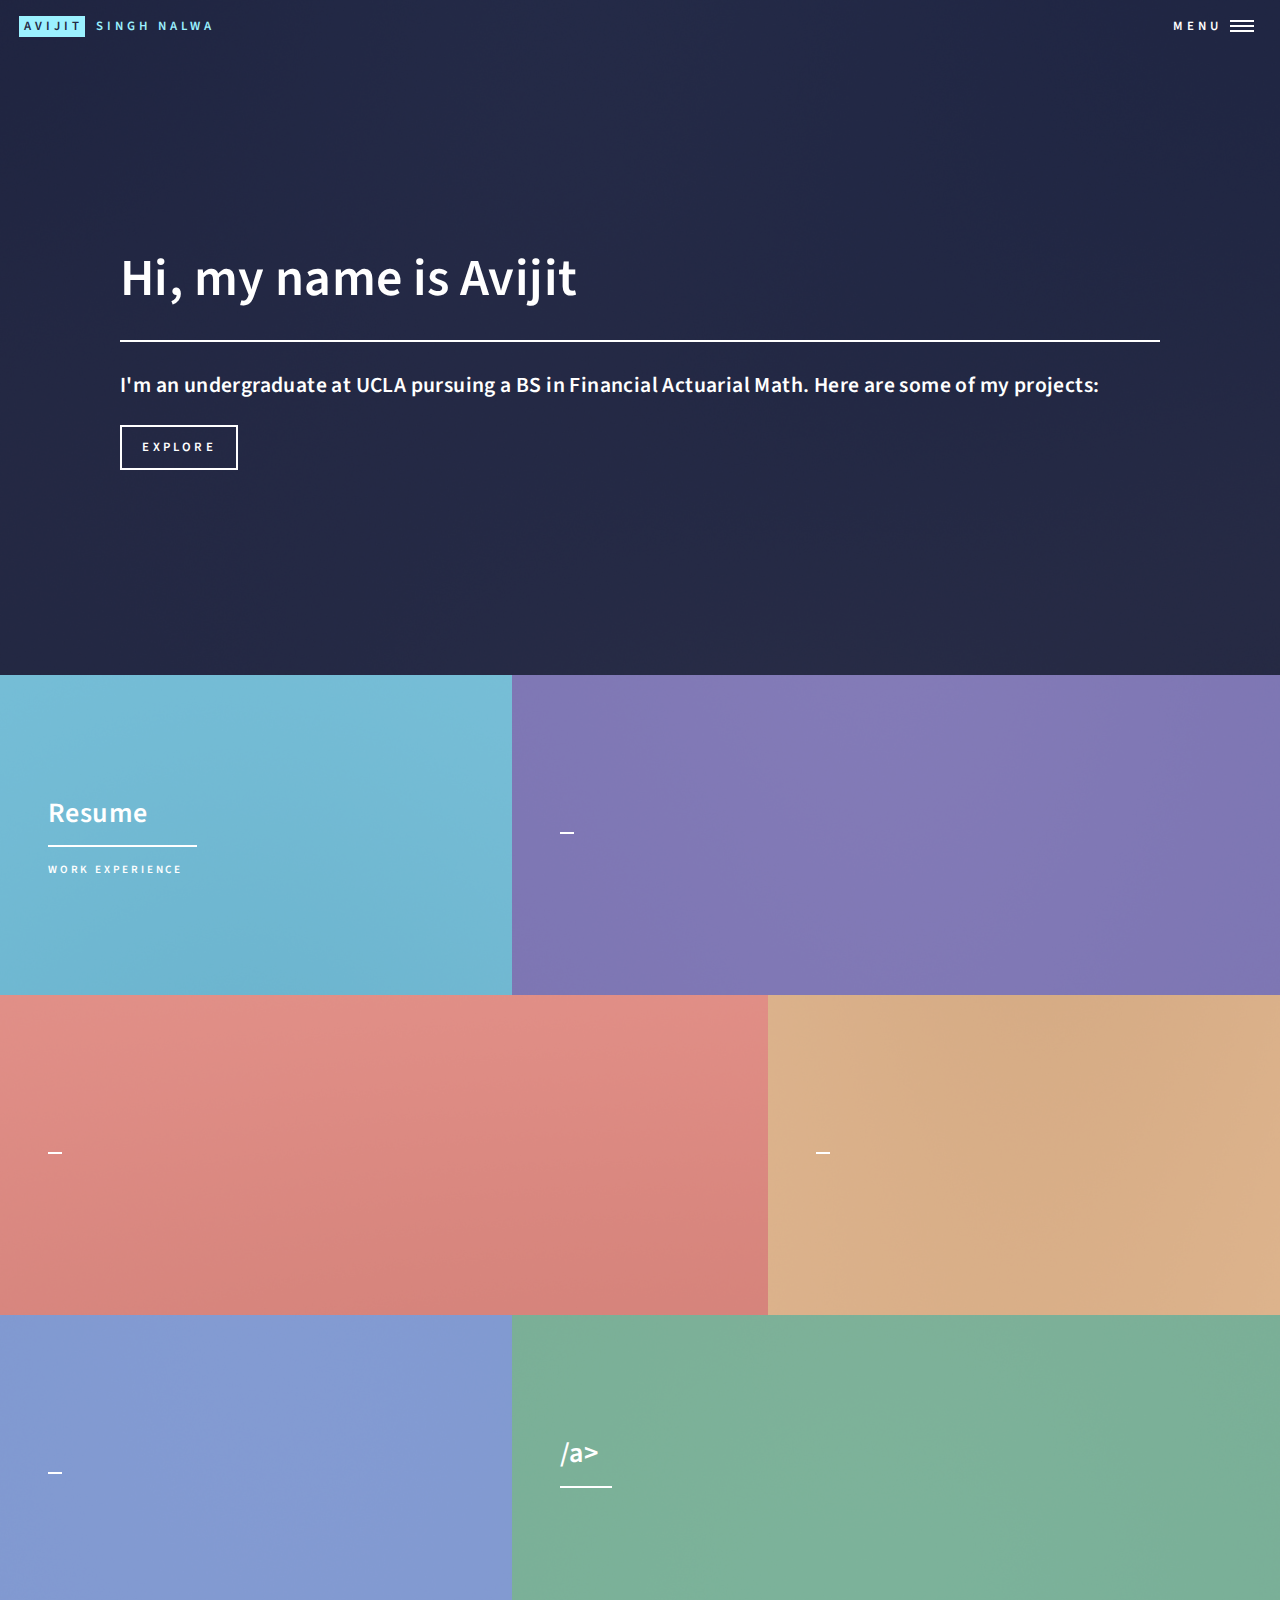
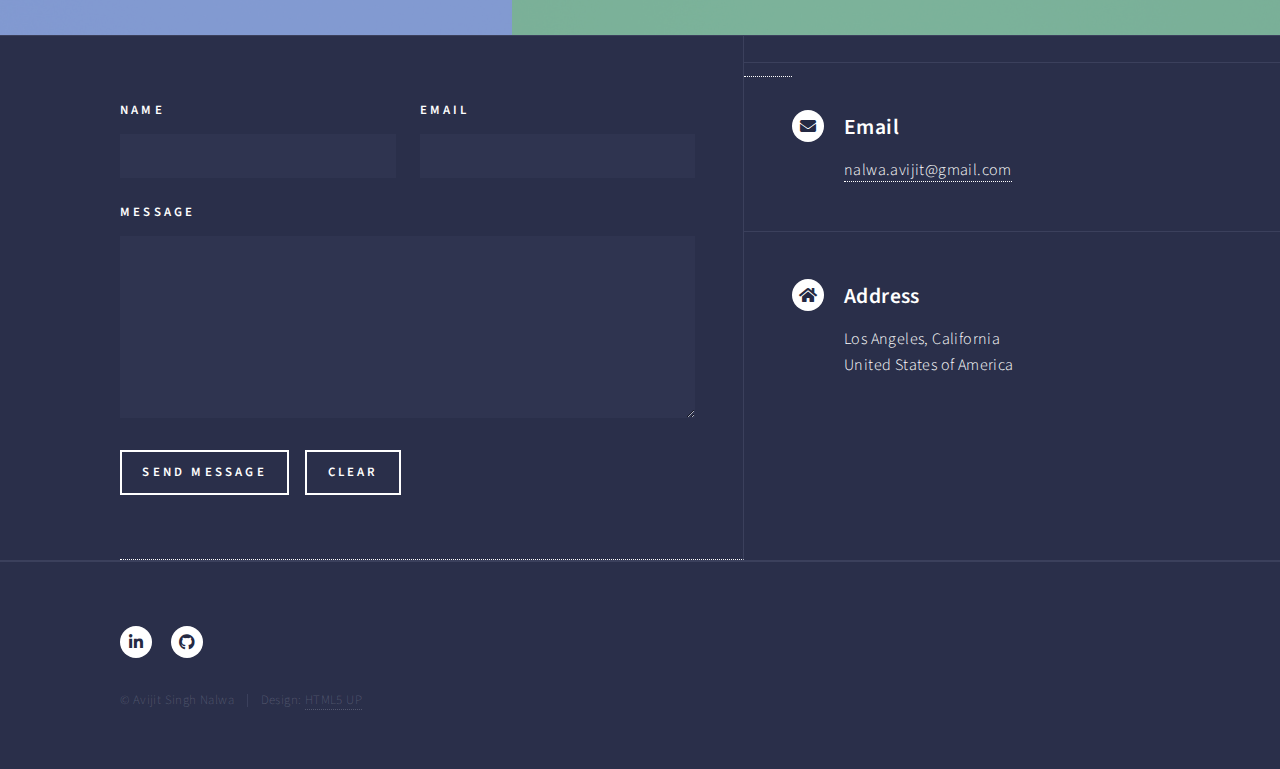
==== commit 780c8093: "nontheme" ====
--- a/index.html
+++ b/index.html
@@ -30,8 +30,8 @@
 						<ul class="links">
 							<li><a href="https://avijitnalwa.github.io/">Home</a></li>
 							<li><a href="landing.html">About</a></li>
-							<li><a href="#one" class="button scrolly">Projects</a></li>
-							<li><a href="#contact" class="button scrolly">Contact</a></li>
+							<li><a href="#one" class="scrolly">Projects</a></li>
+							<li><a href="#contact" class="scrolly">Contact</a></li>
 							<!-- <li><a href="#contact">Contact</a></li> -->
 						</ul>
 					</nav>
@@ -41,7 +41,7 @@
 						<div class="inner">
 							<header class="major">
 								<h1>Hi, my name is Avijit</h1>
-                <h3>I'm an undergraduate at UCLA pursuing a BS in Financial Actuarial Math. Here are some of my projects:</h3>
+                <h3>I'm an undergraduate at <a href="http://www.ucla.edu/">UCLA</a> pursuing a BS in Financial Actuarial Math. Here are some of my projects:</h3>
 								<ul class="actions">
 									<li><a href="#one" class="button scrolly">Explore</a></li>
 								</ul>
@@ -59,8 +59,8 @@
 										<img src="images/pic01.jpg" alt="" />
 									</span>
 									<header class="major">
-										<h3><a href="landing.html" class="link">Aliquam</a></h3>
-										<p>Ipsum dolor sit amet</p>
+										<h3><a href="resume.html" class="link">Resume</a></h3>
+										<p>work experience</p>
 									</header>
 								</article>
 								<article>
@@ -68,8 +68,8 @@
 										<img src="images/pic02.jpg" alt="" />
 									</span>
 									<header class="major">
-										<h3><a href="landing.html" class="link">Tempus</a></h3>
-										<p>feugiat amet tempus</p>
+										<h3><a href="#" class="link"> </a></h3>
+										<p> </p>
 									</header>
 								</article>
 								<article>
@@ -77,8 +77,8 @@
 										<img src="images/pic03.jpg" alt="" />
 									</span>
 									<header class="major">
-										<h3><a href="landing.html" class="link">Magna</a></h3>
-										<p>Lorem etiam nullam</p>
+										<h3><a href="#" class="link"> </a></h3>
+										<p> </p>
 									</header>
 								</article>
 								<article>
@@ -86,8 +86,8 @@
 										<img src="images/pic04.jpg" alt="" />
 									</span>
 									<header class="major">
-										<h3><a href="landing.html" class="link">Ipsum</a></h3>
-										<p>Nisl sed aliquam</p>
+										<h3><a href="#" class="link"> </a></h3>
+										<p> </p>
 									</header>
 								</article>
 								<article>
@@ -95,8 +95,8 @@
 										<img src="images/pic05.jpg" alt="" />
 									</span>
 									<header class="major">
-										<h3><a href="landing.html" class="link">Consequat</a></h3>
-										<p>Ipsum dolor sit amet</p>
+										<h3><a href="#" class="link"> </a></h3>
+										<p> </p>
 									</header>
 								</article>
 								<article>
@@ -104,32 +104,26 @@
 										<img src="images/pic06.jpg" alt="" />
 									</span>
 									<header class="major">
-										<h3><a href="landing.html" class="link">Etiam</a></h3>
-										<p>Feugiat amet tempus</p>
+										<h3><a href="#" class="link"> /a></h3>
+										<p> </p>
 									</header>
 								</article>
 							</section>
 
               <!-- Two -->
-                <section id="two">
+                <!-- <section id="two">
                   <div class="inner">
                     <header class="major">
-                      <h2>Massa libero</h2>
+                      <h2>About</h2>
                     </header>
-                    <p>Nullam et orci eu lorem consequat tincidunt vivamus et s
-                      agittis libero. Mauris aliquet magna magna sed nunc rhoncus pharetra.
-                       Pellentesque condimentum sem. In efficitur ligula tate urna.
-                       Maecenas laoreet massa vel lacinia pellentesque lorem ipsum dolor.
-                        Nullam et orci eu lorem consequat tincidunt. Vivamus et sagittis
-                        libero. Mauris aliquet magna magna sed nunc rhoncus amet pharetra
-                        et feugiat tempus.</p>
+                    <p> </p>
                     <ul class="actions">
                       <li><a href="landing.html" class="button next">Get Started</a></li>
                     </ul>
                   </div>
                 </section>
 
-            </div>
+            </div> -->
 
 				<!-- Contact -->
 					<section id="contact">
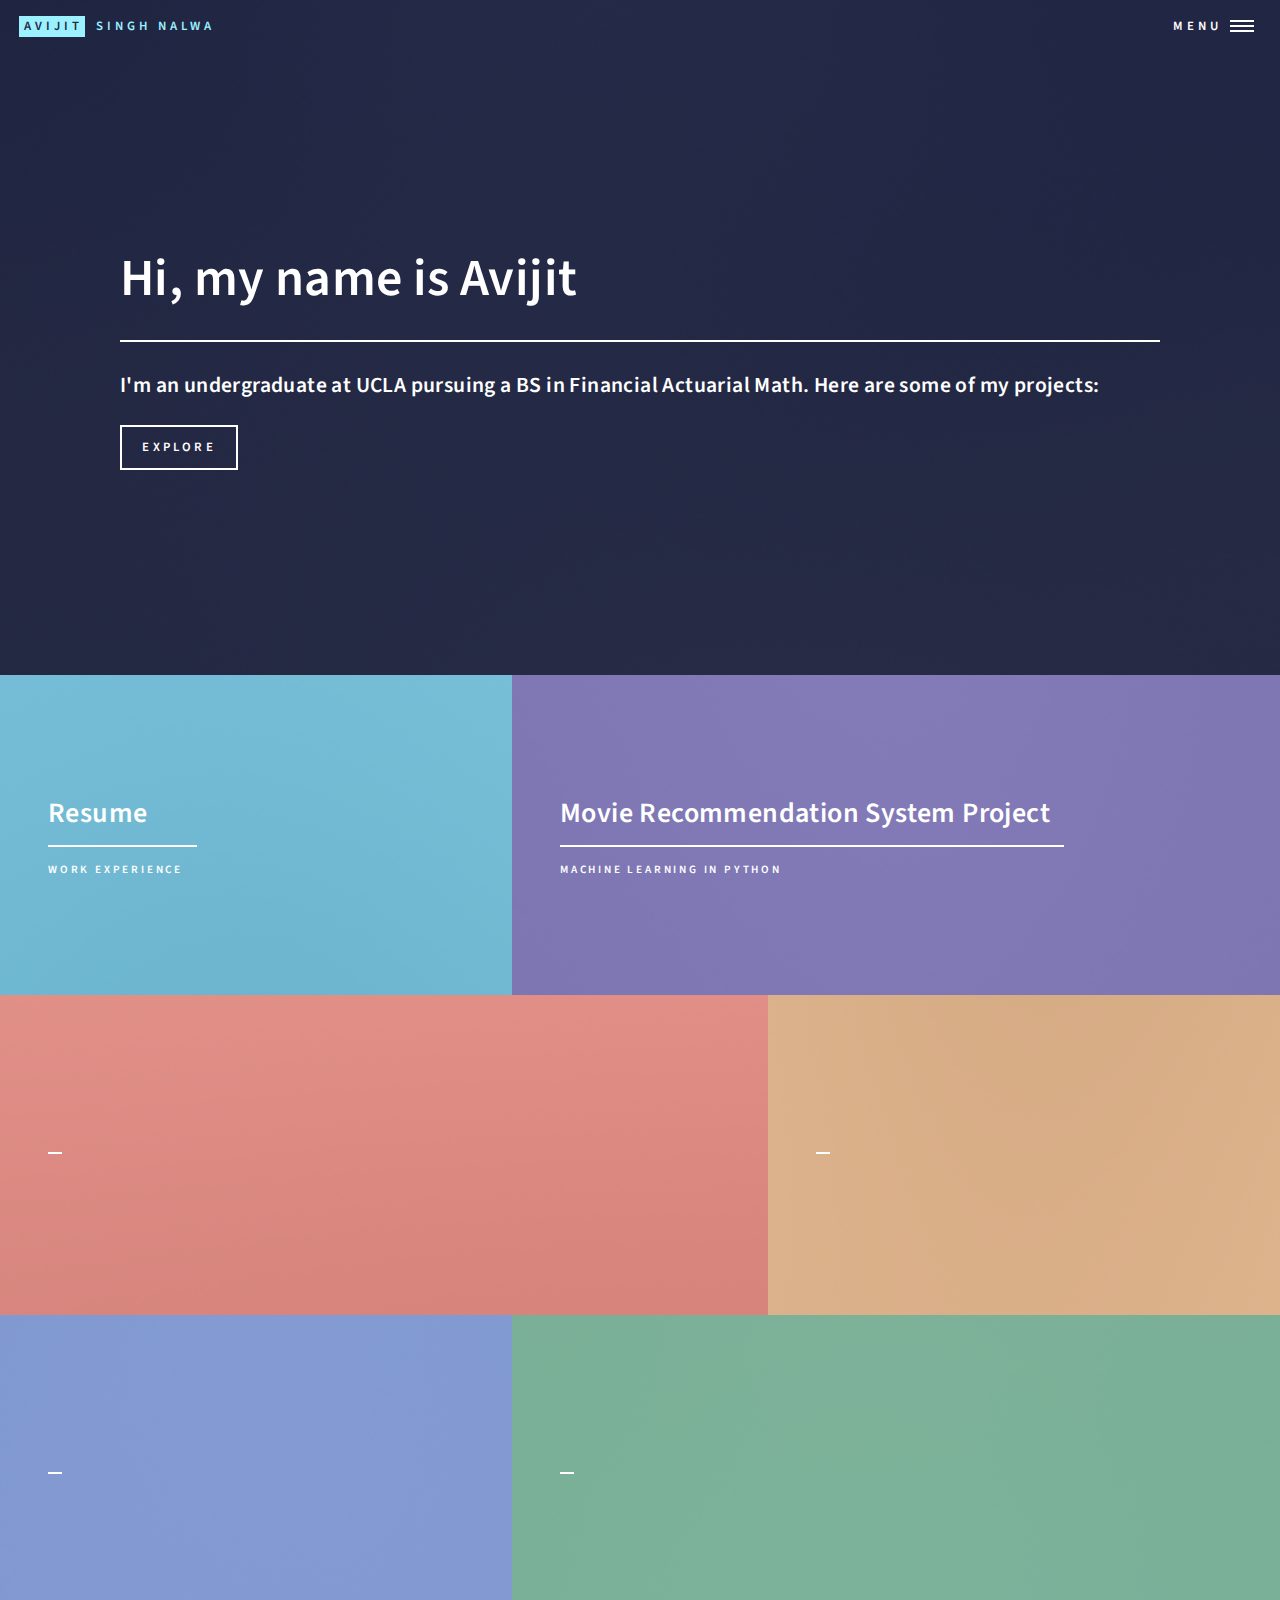
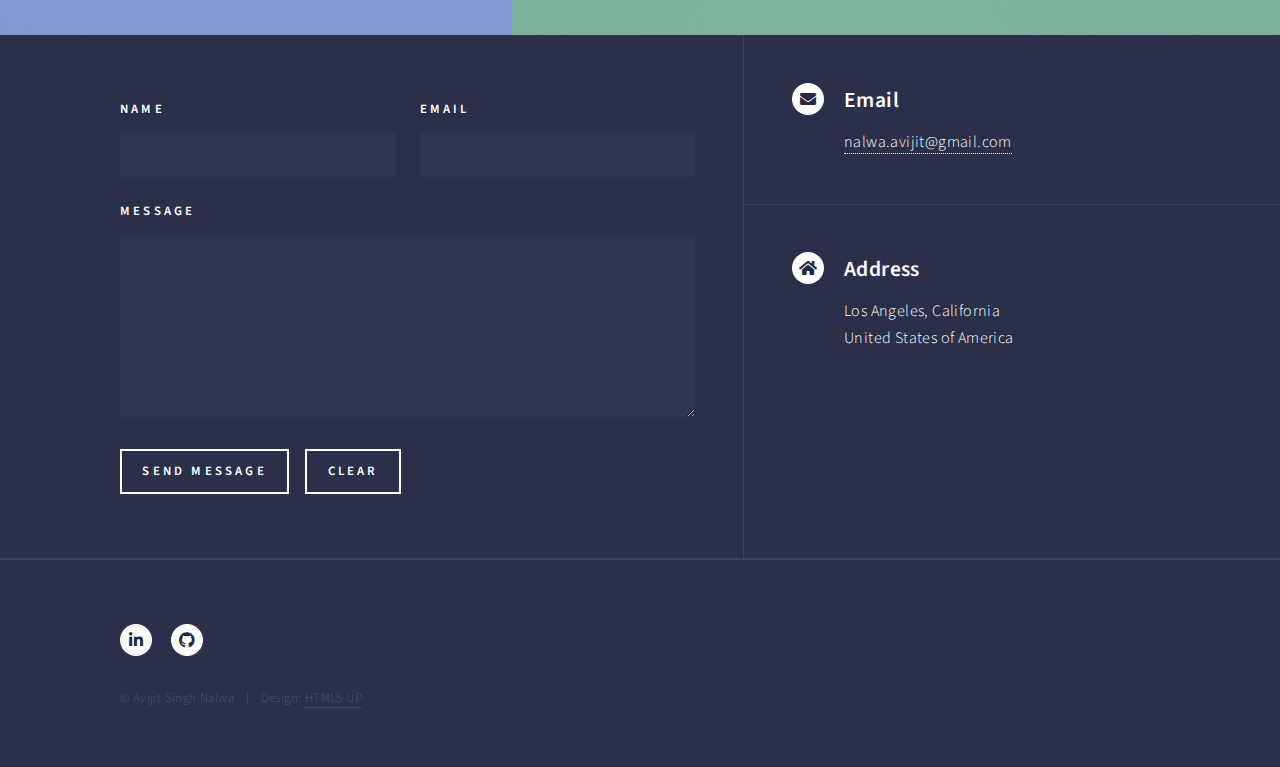
==== commit 07171c70: "Update index.html" ====
--- a/index.html
+++ b/index.html
@@ -29,7 +29,7 @@
 					<nav id="menu">
 						<ul class="links">
 							<li><a href="https://avijitnalwa.github.io/">Home</a></li>
-							<li><a href="landing.html">About</a></li>
+							<!-- <li><a href="landing.html">About</a></li> -->
 							<li><a href="#one" class="scrolly">Projects</a></li>
 							<li><a href="#contact" class="scrolly">Contact</a></li>
 							<!-- <li><a href="#contact">Contact</a></li> -->
@@ -68,8 +68,8 @@
 										<img src="images/pic02.jpg" alt="" />
 									</span>
 									<header class="major">
-										<h3><a href="#" class="link"> </a></h3>
-										<p> </p>
+										<h3><a href="https://github.com/AvijitNalwa/Movie-Recommendation-System" class="link">Movie Recommendation System Project</a></h3>
+										<p>Machine Learning in Python</p>
 									</header>
 								</article>
 								<article>
@@ -104,7 +104,7 @@
 										<img src="images/pic06.jpg" alt="" />
 									</span>
 									<header class="major">
-										<h3><a href="#" class="link"> /a></h3>
+										<h3><a href="#" class="link"> </a></h3>
 										<p> </p>
 									</header>
 								</article>
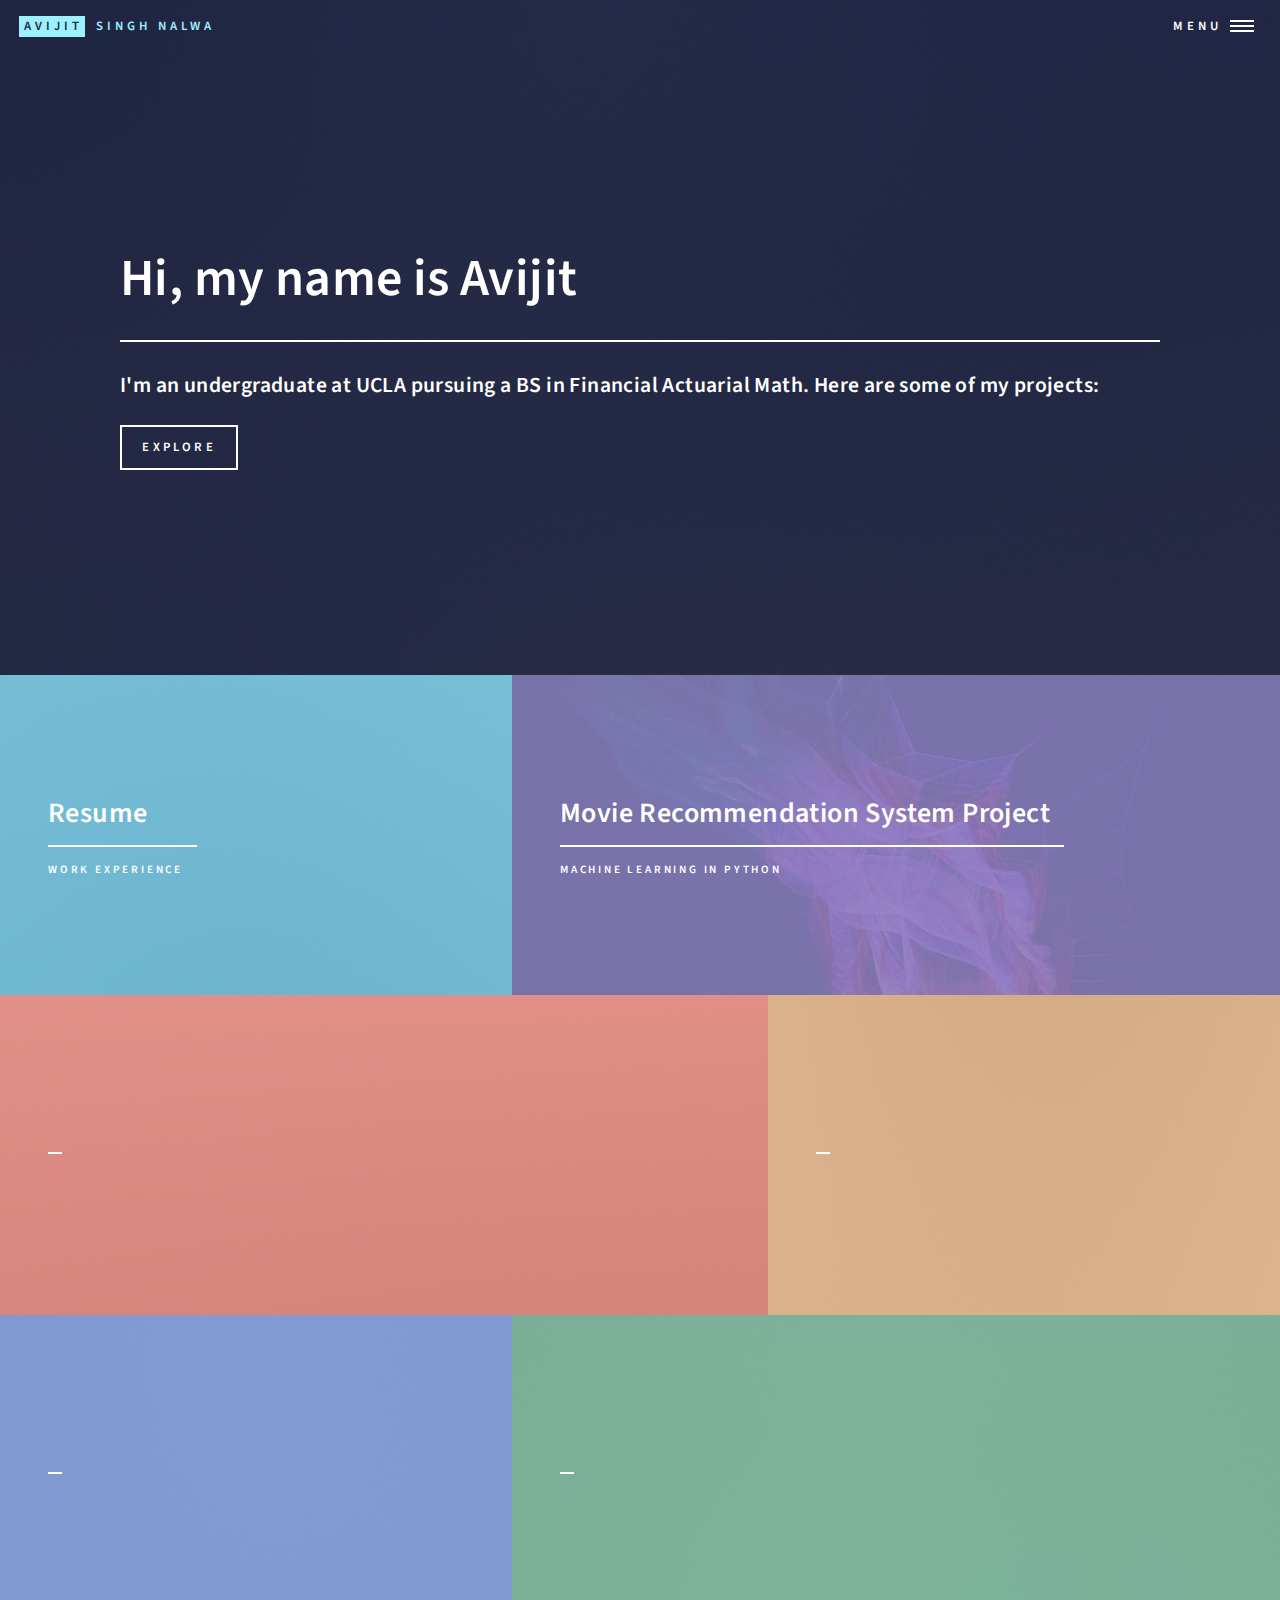
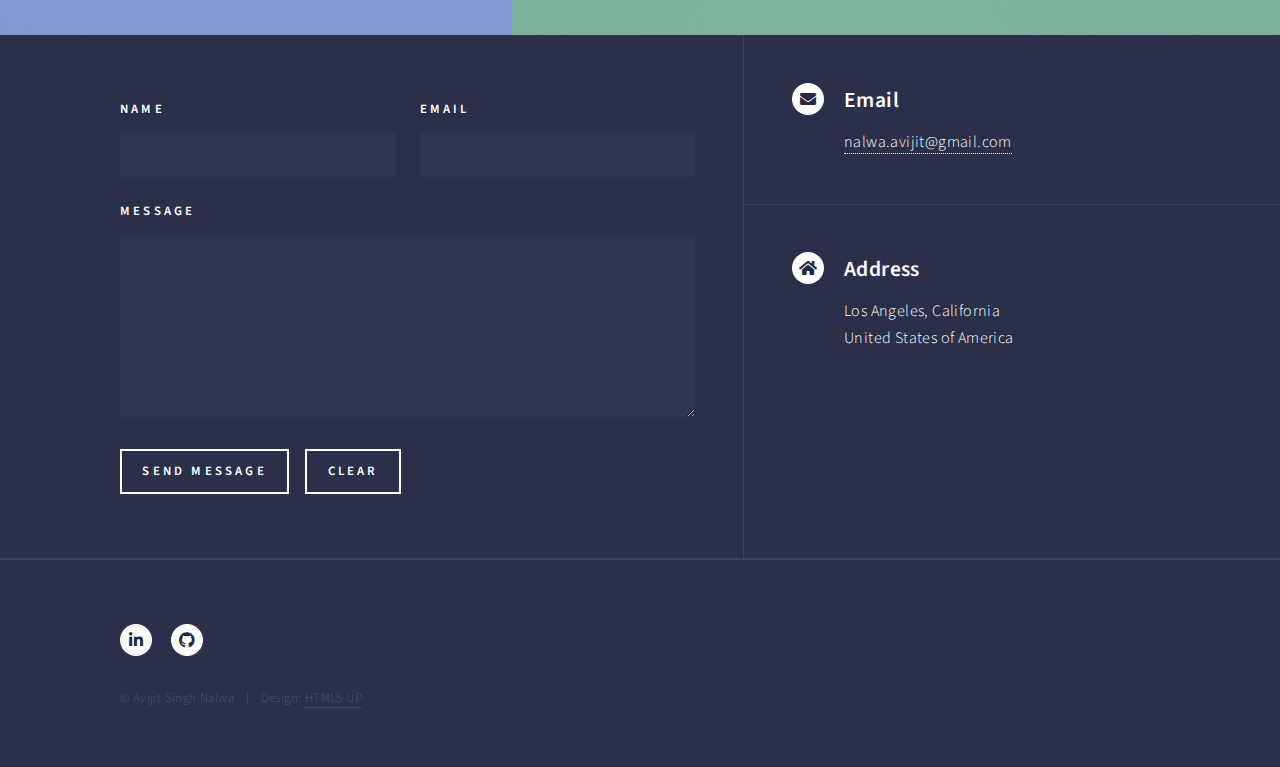
==== commit 1df856e4: "linking edits" ====
--- a/index.html
+++ b/index.html
@@ -26,15 +26,16 @@
 					</header>
 
 				<!-- Menu -->
-					<nav id="menu">
-						<ul class="links">
-							<li><a href="https://avijitnalwa.github.io/">Home</a></li>
-							<!-- <li><a href="landing.html">About</a></li> -->
-							<li><a href="#one" class="scrolly">Projects</a></li>
-							<li><a href="#contact" class="scrolly">Contact</a></li>
-							<!-- <li><a href="#contact">Contact</a></li> -->
-						</ul>
-					</nav>
+				<nav id="menu">
+					<ul class="links">
+						<li><a href="https://avijitnalwa.github.io/">Home</a></li>
+						<!-- <li><a href="landing.html">About</a></li> -->
+						<li><a href="https://avijitnalwa.github.io/movie_recommendation_system">Movie Recommendation System</a></li>
+						<li><a href="#one" class="scrolly">Projects</a></li>
+						<li><a href="#contact" class="scrolly">Contact</a></li>
+						<!-- <li><a href="#contact">Contact</a></li> -->
+					</ul>
+				</nav>
 
 				<!-- Banner -->
 					<section id="banner" class="major">
@@ -68,7 +69,7 @@
 										<img src="images/pic02.jpg" alt="" />
 									</span>
 									<header class="major">
-										<h3><a href="https://github.com/AvijitNalwa/Movie-Recommendation-System" class="link">Movie Recommendation System Project</a></h3>
+										<h3><a href="https://avijitnalwa.github.io/movie_recommendation_system" class="link">Movie Recommendation System Project</a></h3>
 										<p>Machine Learning in Python</p>
 									</header>
 								</article>
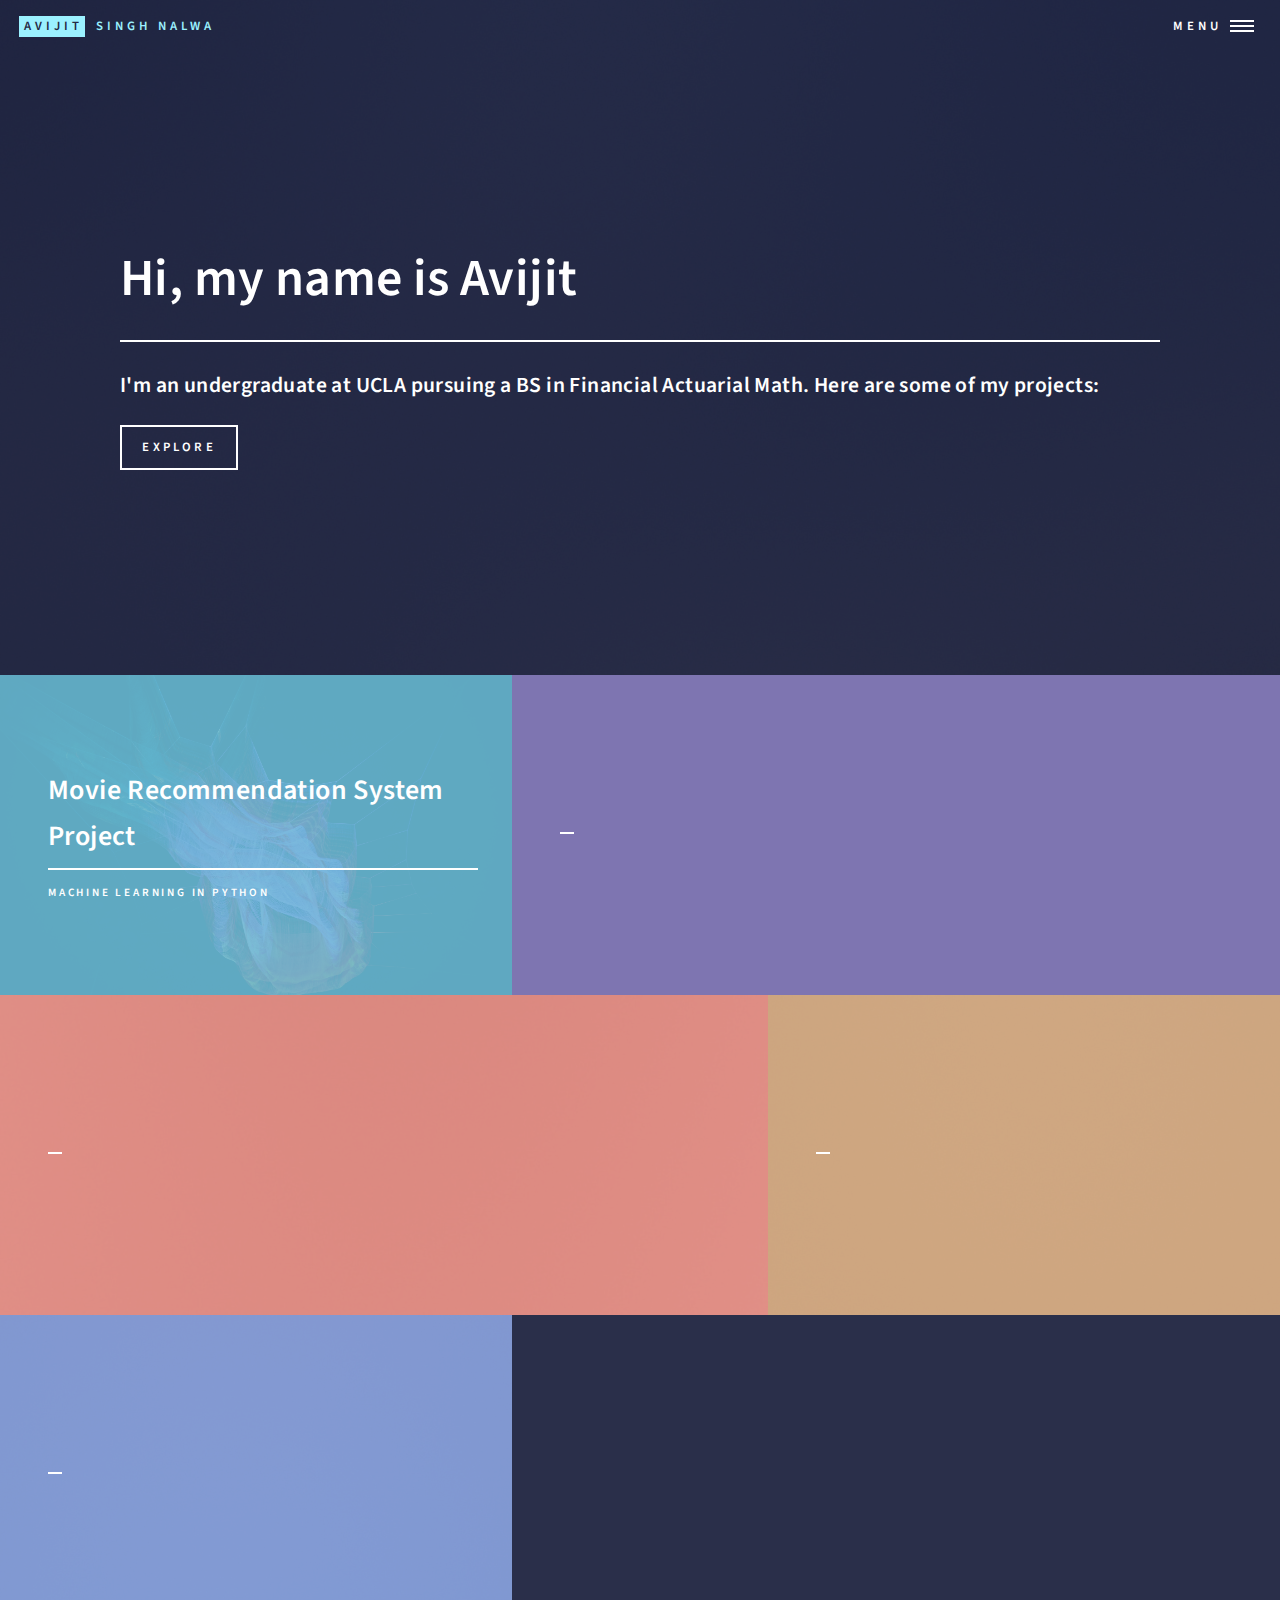
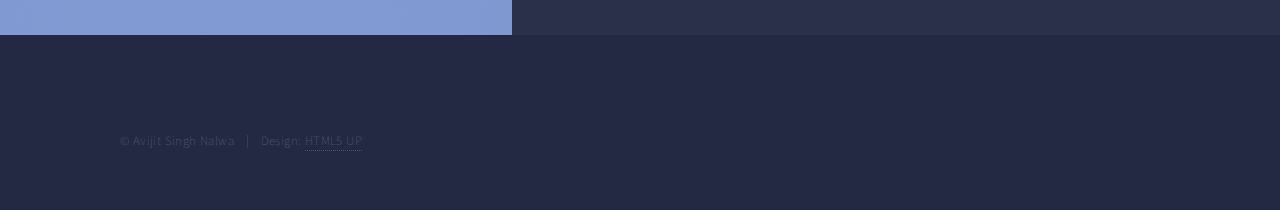
==== commit 4e408c73: "updates" ====
--- a/index.html
+++ b/index.html
@@ -55,15 +55,6 @@
 
 						<!-- One -->
 							<section id="one" class="tiles">
-								<article>
-									<span class="image">
-										<img src="images/pic01.jpg" alt="" />
-									</span>
-									<header class="major">
-										<h3><a href="resume.html" class="link">Resume</a></h3>
-										<p>work experience</p>
-									</header>
-								</article>
 								<article>
 									<span class="image">
 										<img src="images/pic02.jpg" alt="" />
@@ -127,40 +118,7 @@
             </div> -->
 
 				<!-- Contact -->
-					<section id="contact">
-						<div class="inner">
-							<section>
-								<form method="POST" action="https://formsubmit.co/7ea5d4500fdf7953a6d0f65aefb6e554">
-									<div class="fields">
-										<div class="field half">
-											<label for="name">Name</label>
-											<input type="text" name="name" id="name" />
-										</div>
-										<div class="field half">
-											<label for="email">Email</label>
-											<input type="text" name="email" id="email" />
-										</div>
-										<div class="field">
-											<label for="message">Message</label>
-											<textarea name="message" id="message" rows="6"></textarea>
-										</div>
-									</div>
-									<ul class="actions">
-										<li><input type="submit" value="Send Message"/></li>
-										<li><input type="reset" value="Clear" /></li>
-									</ul>
-									<input type="hidden" name="_next" value="https://avijitnalwa.github.io/thanks.html">
-									<input type="hidden" name="_captcha" value="false">
-								</form>
 							</section>
-							<section class="split">
-								<section>
-									<div class="contact-method">
-										<span class="icon solid alt fa-envelope"></span>
-										<h3>Email</h3>
-										<a href="#">nalwa.avijit@gmail.com</a>
-									</div>
-								</section>
 								<!-- <section>
 									<div class="contact-method">
 										<span class="icon solid alt fa-phone"></span>
@@ -168,14 +126,6 @@
 										<span>(000) 000-0000 x12387</span>
 									</div>
 								</section> -->
-								<section>
-									<div class="contact-method">
-										<span class="icon solid alt fa-home"></span>
-										<h3>Address</h3>
-										<span>Los Angeles, California<br />
-										United States of America</span>
-									</div>
-								</section>
 							</section>
 						</div>
 					</section>
@@ -187,8 +137,6 @@
 								<!-- <li><a href="#" class="icon brands alt fa-twitter"><span class="label">Twitter</span></a></li>
 								<li><a href="#" class="icon brands alt fa-facebook-f"><span class="label">Facebook</span></a></li>
 								<li><a href="#" class="icon brands alt fa-instagram"><span class="label">Instagram</span></a></li> -->
-								<li><a href="https://www.linkedin.com/in/avijitsinghnalwa/" class="icon brands alt fa-linkedin-in"><span class="label">LinkedIn</span></a></li>
-								<li><a href="https://github.com/AvijitNalwa/" class="icon brands alt fa-github"><span class="label">GitHub</span></a></li>
 							</ul>
 							<ul class="copyright">
 								<li>&copy; Avijit Singh Nalwa</li><li>Design: <a href="https://html5up.net">HTML5 UP</a></li>
